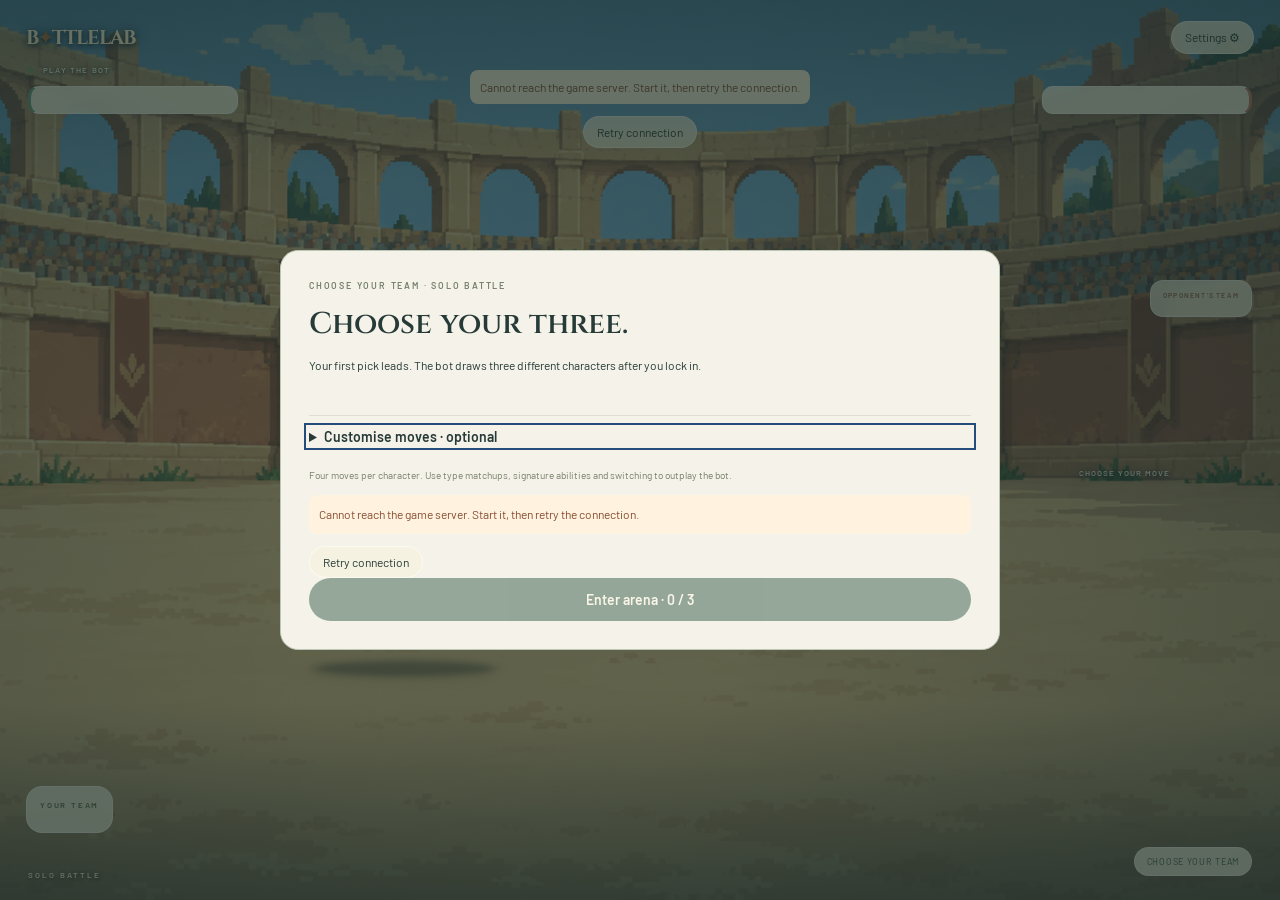
==== frontend/battle.html @ aef47da7 "feat(ui): add battle results, settings and readable guide" ====
<!doctype html>
<html lang="en">
<head>
  <meta charset="utf-8">
  <meta name="viewport" content="width=device-width, initial-scale=1">
  <title>BattleLab · Play the bot</title>
  <link rel="stylesheet" href="style.css?v=8">
  <script src="script.js?v=8" defer></script>
<link rel="stylesheet" href="polish.css?v=1"></head>
<body>
  <main class="shell">
    <header class="topbar"><a class="brand" href="./index.html">B<span class="brand-star">✦</span>TTLELAB</a><div class="location"><strong id="arena-name">BATTLE ARENA</strong> <span>Friendly battle</span></div><button id="restart" class="quiet">Settings ⚙</button></header>
    <div class="demo-note"><span class="dot"></span> PLAY THE BOT <span>Ten characters · four moves each</span></div>
    <section class="arena" aria-label="Colosseum battlefield">
      <div class="fighter-hud left" id="hud-0"></div><div class="fighter-hud right" id="hud-1"></div>
      <div class="turn-badge" id="turn" role="status"></div>
      <aside class="enemy-team" aria-label="Opponent team"><p class="eyebrow">OPPONENT’S TEAM</p><div id="enemy-roster" class="roster"></div></aside>
      <div class="fighter left" id="fighter-0"></div><div class="fighter right" id="fighter-1"></div>
      <div class="arena-caption" id="battle-arena-caption">SOLO BATTLE</div>
    </section>
    <section class="console" aria-label="Battle controls">
      <div class="team-panel"><p class="eyebrow" id="team-label">YOUR TEAM</p><div id="roster" class="roster"></div><p class="team-hint">Select a reserve to switch.</p></div>
      <div class="actions-panel"><div class="section-title"><p class="eyebrow" id="action-label">CHOOSE YOUR MOVE</p><span id="turn-count"></span></div><div id="moves" class="moves"></div></div>
      <aside class="detail-panel" aria-label="Move details"><div id="details"></div></aside>
    </section>
    <div class="history"><span class="eyebrow">BATTLE LOG</span><ol id="log" aria-live="polite" aria-relevant="additions"></ol></div>
    <footer><span>MAGIC <b>›</b> PHYSICAL <b>›</b> SPIRIT <b>›</b> MAGIC</span><span>Hover or focus a move to inspect</span></footer>
    <div class="connection-notice"><p data-error role="alert" hidden></p><button id="retry" class="quiet" hidden>Retry connection</button></div>
  </main>
  <dialog id="switch-dialog"><form method="dialog"><button class="close" aria-label="Close">×</button></form><p class="eyebrow" id="switch-label">CHANGE THE MATCHUP</p><h2 id="switch-title">Choose your next character</h2><p id="switch-description"></p><div id="switch-options"></div></dialog>
  <dialog id="team-dialog" aria-labelledby="team-title">
    <button id="team-cancel" class="close" aria-label="Return to battle" hidden>×</button>
    <p class="eyebrow">CHOOSE YOUR TEAM · SOLO BATTLE</p>
    <h2 id="team-title">Choose your three.</h2>
    <p>Your first pick leads. The bot draws three different characters after you lock in.</p>
    <div id="team-options" class="team-options"></div><details id="custom-builds"><summary>Customise moves · optional</summary><p>Default builds are ready to play. Keep both signatures and choose two other moves.</p><div id="loadout-options"></div></details>
    <p class="prototype-note">Four moves per character. Use type matchups, signature abilities and switching to outplay the bot.</p>
    <p data-error role="alert" hidden></p>
    <button id="team-retry" class="quiet" hidden>Retry connection</button>
    <button id="start-battle" class="start-battle" disabled>Enter arena · 0 / 3</button>
  </dialog>
<dialog id="result-dialog" aria-labelledby="result-title"><div class="result-emblem" aria-hidden="true">✦</div><p class="eyebrow">BATTLE COMPLETE</p><h1 id="result-title"></h1><p id="result-copy"></p><p class="eyebrow">WINNING TEAM</p><p id="result-team"></p><button id="result-replay" class="start-battle">Play again</button><a href="index.html">Return home</a></dialog>
<dialog id="settings-dialog" aria-labelledby="settings-title"><form method="dialog"><button class="close" aria-label="Close settings">×</button></form><h2 id="settings-title">Battle settings</h2><div class="settings-tabs" role="tablist" aria-label="Settings"><button id="music-tab" role="tab" aria-selected="true" aria-controls="music-panel">Music</button><button id="interface-tab" role="tab" aria-selected="false" aria-controls="interface-panel">Interface</button><button id="guide-tab" role="tab" aria-selected="false" aria-controls="guide-panel">Stats &amp; Types</button></div><section id="music-panel" role="tabpanel" aria-labelledby="music-tab"><p>Music for your battle.</p><button id="battle-music-toggle">Play music</button><label for="battle-volume">Volume</label><input id="battle-volume" type="range" min="0" max="100" value="25"><p id="music-status" role="status"></p></section><section id="interface-panel" role="tabpanel" aria-labelledby="interface-tab" hidden><p>Choose how your battle looks and feels.</p><label><input id="reduce-motion" type="checkbox"> Reduced motion</label><small>Keep combat feedback, with less movement and flashing.</small><label><input id="show-log" type="checkbox" checked> Show battle log</label><small>Show the latest action at the bottom of the arena.</small><label><input id="show-tooltips" type="checkbox" checked> Show move tooltips</label><small>Display move details when hovering or focusing a move.</small><button id="reset-interface">Reset interface preferences</button></section><section id="guide-panel" role="tabpanel" aria-labelledby="guide-tab" hidden><iframe src="guide.html?embedded=1" title="Stats and type guide"></iframe></section><div class="settings-battles"><button id="restart-match">Restart battle</button><button id="new-match">New battle</button><small>Restart keeps your team and moves and draws a fresh opponent. New battle clears your selections.</small></div></dialog><audio id="battle-music" src="assets/homepage/audio/embers-before-battle.m4a" loop preload="none"></audio><script src="battle-settings.js" defer></script>
</body>
</html>
---- frontend/style.css ----
@font-face{font-family:'Barlow';src:url('assets/homepage/fonts/Barlow-Regular.ttf') format('truetype');font-weight:400;font-display:swap}
@font-face{font-family:'Barlow';src:url('assets/homepage/fonts/Barlow-SemiBold.ttf') format('truetype');font-weight:500 700;font-display:swap}
@font-face{font-family:'Cinzel';src:url('assets/homepage/fonts/Cinzel-Variable.ttf') format('truetype');font-weight:400 900;font-display:swap}
:root{color-scheme:light;--ink:#263a37;--muted:#6e7a70;--paper:#f5f3e9;--line:#dedfd2;--teal:#315e54;--magic:#6a64a2;--physical:#9c633b;--spirit:#3c827c}
*{box-sizing:border-box}body{margin:0;background:#e8eadf;color:var(--ink);font-family:'Barlow',sans-serif;font-size:14px}button,a{-webkit-tap-highlight-color:transparent}button{font:inherit;color:inherit;cursor:pointer}button:focus-visible,a:focus-visible{outline:3px solid #d49d43;outline-offset:4px}button:disabled{cursor:not-allowed}button{transition:background .15s,transform .15s}button:hover:not(:disabled){transform:translateY(-1px)}.shell{max-width:1320px;margin:auto;padding:0 34px 24px}.topbar{height:86px;display:flex;align-items:center;justify-content:space-between;gap:20px}.brand{font:700 25px 'Cinzel',sans-serif;letter-spacing:-1px;text-decoration:none;color:var(--ink)}.brand-star{color:#a56a3c;font-size:22px}.location{font-size:11px;letter-spacing:2px;font-weight:700;text-align:center}.location span{display:block;font-weight:400;letter-spacing:0;font-size:12px;color:var(--muted);margin-top:5px}.quiet{background:transparent;border:1px solid #c7cebf;border-radius:22px;padding:9px 15px;font-size:12px}.demo-note{display:flex;align-items:center;gap:9px;margin-bottom:12px;font-size:10px;letter-spacing:1.3px;font-weight:700;color:#566e5a}.demo-note>span:last-child{margin-left:auto;font-size:11px;letter-spacing:0;font-weight:400;color:var(--muted)}.dot{width:6px;height:6px;border-radius:100%;background:#71936c}
.arena{height:440px;position:relative;border:1px solid #bac4b2;border-radius:16px 16px 0 0;overflow:hidden;background:#d8c394 url('assets/colosseum.png') center 48%/cover no-repeat}.fighter-hud{position:absolute;top:28px;width:225px;background:#faf7e9f2;padding:15px 18px;border:1px solid #ffffffaa;border-radius:11px;box-shadow:0 3px 0 #433b3514;z-index:2}.fighter-hud.left{left:27px}.fighter-hud.right{right:27px}.hud-top{display:flex;justify-content:space-between;align-items:center;gap:12px}.hud-top strong{font:600 21px 'Cinzel',sans-serif}.type{font-size:9px;font-weight:700;letter-spacing:1px;color:var(--type);border:1px solid currentColor;padding:4px 6px;border-radius:5px}.health{height:7px;background:#dedfd1;border-radius:20px;margin-top:12px;overflow:hidden}.health span{display:block;height:100%;background:#548d72;transition:width .4s}.hp{font-size:10px;color:#687064;margin:5px 0 0;display:flex;justify-content:space-between}.opponent-roster{display:flex;gap:8px;margin-top:10px}.mini{font-size:10px;opacity:.65}.mini.active{opacity:1;font-weight:700}.mini.ko{text-decoration:line-through}.turn-badge{position:absolute;left:50%;top:26px;transform:translateX(-50%);background:#263b36;color:#faf6e9;padding:9px 18px;border-radius:30px;font-size:11px;box-shadow:0 3px 0 #0002;white-space:nowrap}.fighter{position:absolute;bottom:48px;width:170px;height:200px;display:grid;place-items:center;filter:drop-shadow(0 9px 0 #4a4b3524)}.fighter.left{left:18%}.fighter.right{right:18%;transform:scaleX(-1)}.sprite{width:100%;height:100%;image-rendering:pixelated;overflow:visible}.fighter .sprite{animation:idle 3s ease-in-out infinite}.fighter.right .sprite{animation-delay:-1.5s}.fighter.fainted{opacity:.3;filter:grayscale(1)}@keyframes idle{50%{transform:translateY(-5px)}}.arena-caption{position:absolute;bottom:16px;left:22px;font-size:9px;font-weight:700;letter-spacing:2px;color:#625f43}.arena-caption span{opacity:.6;margin-left:12px}
.console{display:grid;grid-template-columns:240px 1fr 275px;background:var(--paper);border:1px solid #cbd0c0;border-top:0;border-radius:0 0 16px 16px;min-height:222px}.team-panel,.actions-panel,.detail-panel{padding:24px}.actions-panel{border-left:1px solid var(--line);border-right:1px solid var(--line)}.eyebrow{font-size:9px;letter-spacing:1.8px;font-weight:700;margin:0 0 17px;color:#76806e}.roster{display:flex;gap:8px}.portrait{position:relative;width:58px;border:1px solid #d1d5c5;border-radius:9px;background:#e9eadf;padding:4px 3px 7px}.portrait .sprite{height:54px}.portrait.active{border:2px solid var(--teal);background:#dfe8d9;padding:3px 2px 6px}.portrait:disabled:not(.active){opacity:.35}.portrait small{font-size:8px;display:block;white-space:nowrap}.portrait .health{height:3px;margin:6px 3px 0}.team-hint{font-size:10px;color:var(--muted);margin:12px 0 0}.section-title{display:flex;justify-content:space-between;gap:8px}.section-title>span{font-size:10px;color:var(--muted)}.moves{display:flex;gap:8px;flex-wrap:wrap}.move{border:1px solid #bfcbbb;background:#e7eddf;border-radius:40px;padding:12px 16px;flex:1;white-space:nowrap;font-size:12px;font-weight:600}.move:hover,.move:focus-visible{background:#d3e2cb;border-color:#789774}.move.unavailable{background:#eeece5;color:#94988b;border-color:#dedfd4}.move-symbol{margin-right:7px;color:var(--type)}.detail-panel{background:#edf0e5;border-radius:0 0 16px 0}.detail-panel h3{font:600 20px 'Cinzel',sans-serif;margin:0 0 10px}.detail-panel p{font-size:12px;line-height:1.6;margin:9px 0;color:#677360}.detail-kicker{font-size:9px;text-transform:uppercase;letter-spacing:1px;color:var(--type);font-weight:700}.damage{font:600 24px 'Cinzel',sans-serif;margin-top:10px}.damage small{font:400 10px 'Barlow',sans-serif;color:var(--muted);margin-left:8px}.requirement{font-size:10px;color:#966745;margin-top:7px}.history{display:flex;gap:22px;padding:20px 4px 6px;align-items:baseline}.history>.eyebrow{white-space:nowrap}.history ol{margin:0;padding:0;list-style:none;font-size:12px;color:#5f6c5d;max-height:66px;overflow:auto;flex:1}.history li{padding:0 0 8px}.history li:last-child{color:#2d4a3b}footer{display:flex;justify-content:space-between;gap:12px;border-top:1px solid #d4dacb;margin-top:10px;padding-top:15px;color:#7d8875;font-size:9px;letter-spacing:.3px}footer b{margin:0 8px;color:#a0ad91}dialog{border:1px solid #bbc7b4;border-radius:18px;background:var(--paper);color:var(--ink);padding:30px;max-width:470px;width:calc(100% - 32px)}dialog::backdrop{background:#162b25a6}dialog h2{font:600 23px 'Cinzel',sans-serif}dialog p{font-size:12px;line-height:1.6}dialog .close{position:absolute;right:15px;top:10px;background:none;border:0;font-size:25px}#switch-options{display:grid;gap:9px;margin-top:20px}.reserve{padding:14px;border:1px solid #c3cebb;border-radius:12px;background:#e8edde;text-align:left;display:flex;justify-content:space-between}.reserve small{color:var(--muted)}
@media(min-width:1400px){.shell{padding-top:15px}.arena{height:490px}}@media(max-width:1000px){.console{grid-template-columns:210px 1fr}.detail-panel{grid-column:1/-1;border-top:1px solid var(--line);border-radius:0 0 16px 16px;min-height:145px}.actions-panel{border-right:0}.detail-panel p{margin:5px 0}.fighter-hud{width:195px}.fighter{width:145px}.fighter.left{left:15%}.fighter.right{right:15%}}@media(max-width:620px){.shell{padding:0 12px 18px}.topbar{height:70px}.brand{font-size:21px}.location{display:none}.demo-note>span:last-child{max-width:165px;text-align:right}.arena{height:365px}.fighter-hud{top:52px;width:43%;padding:10px}.fighter-hud.left{left:10px}.fighter-hud.right{right:10px}.hud-top strong{font-size:17px}.type{font-size:7px;padding:3px}.turn-badge{top:12px}.mini{font-size:8px}.opponent-roster{gap:5px}.fighter{height:150px;width:120px;bottom:25px}.fighter.left{left:8%}.fighter.right{right:8%}.console{grid-template-columns:1fr}.team-panel{padding:15px 18px;border-bottom:1px solid var(--line)}.team-panel .eyebrow{margin-bottom:10px}.roster{float:left;margin-right:15px}.portrait{width:55px}.portrait .sprite{height:37px}.team-hint{padding-top:18px}.team-panel:after{content:'';display:block;clear:both}.actions-panel{border-left:0;padding:18px}.detail-panel{padding:18px}.move{padding:12px 10px;font-size:11px}.move-symbol{margin-right:3px}.history{gap:10px}footer{flex-direction:column;line-height:1.7}.arena-caption{font-size:8px;bottom:10px}.arena-caption span{display:none}}@media(prefers-reduced-motion:reduce){*,*::before,*::after{animation:none!important;transition:none!important}}

/* Immersive arena layout: every control floats over the battlefield. */
html,body{width:100%;height:100%;overflow:hidden;background:#cdb582}
.shell{position:relative;width:100%;height:100dvh;max-width:none;padding:0;isolation:isolate;overflow:hidden}
.arena{position:absolute;inset:0;height:100%;border:0;border-radius:0;background-position:center;background-size:cover;z-index:-1}
.arena:after{content:'';position:absolute;inset:0;pointer-events:none;background:linear-gradient(180deg,#24342e20,transparent 22%,transparent 70%,#283b3035)}
.topbar{position:absolute;inset:18px 26px auto;height:38px;z-index:3;gap:10px}.brand{font-size:20px;text-shadow:0 1px 4px #fff7}.brand-star{font-size:18px}.location{display:none}.quiet{background:#f7f2dfc9;border-color:#fff8;backdrop-filter:blur(8px);padding:8px 13px}
.demo-note{position:absolute;left:28px;top:65px;font-size:8px;letter-spacing:1.2px;color:#394e3d}.demo-note>span:last-child{display:none}
.fighter-hud{top:104px;width:210px;background:#faf5e4dc;backdrop-filter:blur(6px);border-color:#fff7;box-shadow:0 3px 10px #32362c0c;padding:13px 16px}.fighter-hud.left{left:28px}.fighter-hud.right{right:28px}.hud-top strong{font-size:20px}.turn-badge{top:24px;font-size:10px;padding:9px 14px;z-index:4;background:#344c40ed}
.fighter{bottom:24%;height:200px;width:170px;z-index:1}.fighter.left{left:19%}.fighter.right{right:33%}.arena-caption{left:28px;bottom:20px;z-index:1;font-size:8px;color:#f9f0d6;text-shadow:0 1px 3px #302d27}
.console{display:contents}.team-panel{position:absolute;left:26px;bottom:67px;padding:13px;background:#f7f2e0d9;border:1px solid #ffffff85;border-radius:16px;backdrop-filter:blur(8px);z-index:3}.team-panel .eyebrow{font-size:8px;margin-bottom:9px;color:#53644b}.roster{float:none;margin:0;gap:8px}.portrait{width:55px;background:#f4f0df8c}.portrait .sprite{height:45px}.team-hint{display:none}
.actions-panel{position:absolute;right:28px;top:48%;transform:translateY(-15%);width:185px;padding:0;border:0;z-index:5}.section-title{align-items:center;padding:0 12px;margin-bottom:10px}.section-title .eyebrow{font-size:8px;letter-spacing:1px;color:#3b4e3d;margin:0;text-shadow:0 1px 3px #fff9}.section-title>span{font-size:8px;color:#536449}.moves{display:flex;flex-direction:column;gap:11px}.move{width:100%;text-align:left;min-height:49px;flex:none;padding:13px 19px;border-radius:40px;background:#fbf6e5ed;border:1px solid #fff8;box-shadow:0 3px 8px #3f402416;backdrop-filter:blur(6px);font-size:13px;letter-spacing:.1px}.move:hover,.move:focus-visible{background:#fffff0;border-color:#8d9b7c;transform:translateX(-3px)}.move.unavailable{background:#e4dececc;color:#827f70;border-color:#ffffff50}.move-symbol{display:inline-block;width:18px;font-size:17px;vertical-align:middle;margin-right:8px}
.detail-panel{display:none;position:fixed;width:174px;height:174px;padding:23px;border-radius:50%;background:#faf7e9f2;border:1px solid #fff9;box-shadow:0 4px 20px #293c2b12;backdrop-filter:blur(8px);z-index:6;text-align:center;pointer-events:auto;align-items:center;justify-content:center}.detail-panel.is-visible{display:flex}.detail-panel h3{font-size:15px;line-height:1.1;margin:5px 0}.detail-panel p{font-size:10px;line-height:1.35;margin:5px 0;color:#596750}.detail-kicker{font-size:7px;letter-spacing:.5px}.damage{font-size:22px;line-height:1.1;margin-top:6px}.damage small{display:block;margin:3px 0 0;font-size:8px}.requirement{font-size:8px;margin-top:4px;color:#835b36}.detail-panel #details{width:100%}
.history{position:absolute;left:260px;right:250px;bottom:32px;padding:0;display:block;pointer-events:none;text-align:center}.history>.eyebrow{display:none}.history ol{max-height:38px;font-size:11px;overflow:hidden;color:#f9f2e4;text-shadow:0 1px 3px #332f26}.history li{display:none;padding:0;line-height:1.5}.history li:last-child{display:block;color:#fff9e9}footer{display:none}
@media(min-width:1400px){.shell{padding:0}.arena{height:100%}.fighter{height:230px;width:195px}.actions-panel{right:48px;width:210px}.fighter-hud.right{right:48px}}
@media(max-width:700px){.topbar{inset:14px 16px auto}.brand{font-size:17px}.brand-star{font-size:15px}.quiet{font-size:10px;padding:7px 10px}.turn-badge{top:65px;padding:7px 12px;font-size:9px}.demo-note{left:17px;top:58px;font-size:7px}.fighter-hud{top:110px;width:41%;padding:10px}.fighter-hud.left{left:16px}.fighter-hud.right{right:16px}.hud-top strong{font-size:17px}.type{font-size:7px}.hp{font-size:8px}.mini{font-size:8px}.fighter{height:145px;width:120px;bottom:39%}.fighter.left{left:8%}.fighter.right{right:15%}.actions-panel{right:16px;top:auto;bottom:58px;transform:none;width:160px}.move{min-height:43px;padding:10px 15px;font-size:12px}.moves{gap:8px}.team-panel{left:16px;bottom:65px;padding:10px;max-width:calc(100% - 204px)}.team-panel .eyebrow{font-size:7px;letter-spacing:.4px}.roster{gap:4px;flex-wrap:wrap}.portrait{width:43px}.portrait .sprite{height:36px}.portrait small{font-size:7px}.history{left:20px;right:20px;bottom:16px}.arena-caption{display:none}.detail-panel{width:156px;height:156px;padding:19px}.detail-panel h3{font-size:14px}.detail-panel p{font-size:9px}.damage{font-size:19px}}
@media(max-height:540px) and (min-width:701px){.fighter-hud{top:75px}.fighter{height:150px;bottom:21%}.actions-panel{top:42%;width:170px}.moves{gap:6px}.move{min-height:38px;padding:8px 15px}.team-panel{bottom:40px}.history{bottom:17px}.arena-caption{display:none}}

/* Depth staging keeps fighters clear of the right action rail and lower roster. */
.fighter.left{left:17%;right:auto;bottom:31%;width:180px;height:210px}
.fighter.right{left:46%;right:auto;bottom:48%;width:125px;height:145px}
@media(min-width:1100px){.fighter.left{left:23%;bottom:25%;width:220px;height:255px}.fighter.right{left:57%;bottom:44%;width:150px;height:175px}}
@media(max-width:700px){.fighter.left{left:8%;bottom:34%;width:145px;height:170px}.fighter.right{left:55%;bottom:54%;width:95px;height:115px}.team-panel{bottom:65px}}
@media(max-height:540px) and (min-width:701px){.fighter.left{left:26%;bottom:16%;width:135px;height:155px}.fighter.right{left:51%;bottom:39%;width:100px;height:115px}}

/* Side identity and compact, secondary battle controls. */
.side-label{display:flex;justify-content:space-between;font-size:9px;letter-spacing:1.4px;font-weight:700;color:#477c67;margin-bottom:9px}.side-label span{font-size:8px;letter-spacing:.5px;color:#7a8071;font-weight:400}.fighter-hud.right .side-label{color:#a45d50}.fighter-hud.right .health span,.enemy-portrait .health span{background:#b87262}.fighter-hud.left{border-left:3px solid #669881}.fighter-hud.right{border-right:3px solid #b87262}.fighter-hud{top:86px}.enemy-team{position:absolute;right:28px;top:215px;z-index:3;background:#f7f2e0c9;padding:10px 12px;border:1px solid #fff7;border-radius:13px;backdrop-filter:blur(6px)}.enemy-team .eyebrow{font-size:7px;letter-spacing:1.2px;color:#935e50;margin-bottom:7px}.enemy-team .roster{gap:7px}.enemy-portrait{width:49px;text-align:center;border-color:#d8cbbd;background:#f4ebdc99;padding:3px 3px 6px}.enemy-portrait .sprite{height:34px}.enemy-portrait.active{border:1px solid #b87262;background:#eaddcddd;padding:3px 3px 6px}.enemy-portrait.knocked-out{opacity:.35;filter:grayscale(1)}.enemy-portrait small{font-size:7px}.enemy-portrait .health{margin-top:4px}.turn-badge{left:auto;right:28px;top:auto;bottom:24px;transform:none;font-size:9px;letter-spacing:.7px;padding:8px 12px;background:#f6f0dfdf;color:#435a45;box-shadow:none;border:1px solid #ffffff70;backdrop-filter:blur(6px)}.history{right:240px}
@media(min-width:1400px){.enemy-team{right:48px}.turn-badge{right:48px}}
@media(max-width:700px){.fighter-hud{top:95px}.side-label{font-size:8px;margin-bottom:7px}.side-label span{font-size:7px}.enemy-team{right:16px;top:211px;padding:8px}.enemy-team .roster{gap:4px}.enemy-portrait{width:40px}.enemy-portrait .sprite{height:28px}.enemy-portrait small{font-size:6px}.turn-badge{top:auto;bottom:16px;right:16px;font-size:8px;padding:7px 9px}.history{left:16px;right:165px;bottom:16px;text-align:left}.history ol{font-size:9px}.fighter.right{bottom:48%}}
@media(max-height:540px) and (min-width:701px){.fighter-hud{top:68px}.enemy-team{top:195px;right:210px}.enemy-team .eyebrow{display:none}.enemy-portrait .sprite{height:22px}.enemy-portrait{width:39px}.turn-badge{bottom:12px}.fighter.right{left:47%;bottom:37%}}
/* Reserve separate vertical space for the opponent roster and action pills. */
@media(min-width:701px) and (min-height:541px){.enemy-team{top:205px}.actions-panel{top:max(48%,320px);transform:none}.move{min-height:43px;padding-top:10px;padding-bottom:10px}.moves{gap:9px}}

/* Team selection shares the arena's restrained palette. */
#team-dialog{max-width:720px;max-height:90dvh;overflow:auto;padding:28px}
#team-dialog h2{margin:0 0 8px;font-size:30px}
#team-dialog>.eyebrow{margin-bottom:10px}
.team-options{display:grid;grid-template-columns:repeat(5,minmax(0,1fr));gap:9px;margin:20px 0}
.team-choice{position:relative;display:flex;flex-direction:column;align-items:center;gap:6px;padding:13px 6px;border:1px solid #cdd3c2;border-radius:12px;background:#edf0e5;min-width:0}
.team-choice .sprite{height:65px;width:65px}
.team-choice strong{font-size:12px}.team-choice small{font-size:9px;color:#62715e}
.team-choice.selected{border:2px solid #537e65;padding:12px 5px;background:#dde9d7}
.team-choice:disabled:not(.selected){opacity:.5}
.pick-number{position:absolute;top:6px;left:8px;font-size:10px;color:#56754e}
.start-battle{width:100%;padding:13px;border:0;border-radius:24px;background:#355c48;color:#fff8e9;font-weight:600}
.start-battle:disabled{opacity:.5}.prototype-note{color:#7a806e;font-size:10px!important}
.connection-notice{position:absolute;top:58px;left:50%;transform:translateX(-50%);z-index:10;max-width:380px;text-align:center}
[data-error]:not([hidden]){background:#fff2df;color:#874d32;border-radius:8px;padding:10px;font-size:12px}
.connection-notice:has([data-error][hidden]){pointer-events:none}
.move:disabled{opacity:.55}.portrait.knocked-out{opacity:.35;filter:grayscale(1)}
@media(max-width:620px){#team-dialog{padding:22px 16px}.team-options{grid-template-columns:repeat(2,minmax(0,1fr))}.team-choice .sprite{height:48px}.team-choice small{font-size:10px}}

/* Brief lunge and recoil make each attack readable in the arena. */
.fighter.attack-animation .sprite{animation:attack-lunge .42s ease-in-out both!important}
.fighter.hit-animation .sprite{animation:hit-recoil .42s ease-in-out both!important}
@keyframes attack-lunge{0%,100%{translate:0 0}45%{translate:34px -4px}65%{translate:24px 0}}
@keyframes hit-recoil{0%,100%{translate:0 0}25%{translate:12px 0;filter:brightness(1.8)}55%{translate:-7px 0}75%{translate:4px 0}}

.guard-state{margin-top:5px;color:#5570a2;font-size:9px;font-weight:700;letter-spacing:.5px}
.fighter.heal-animation .sprite{animation:heal-pulse .42s ease-in-out both!important}
.fighter.guard-animation .sprite{animation:guard-pulse .42s ease-in-out both!important}
@keyframes heal-pulse{50%{filter:brightness(1.7) drop-shadow(0 0 14px #91d6a3)}}
@keyframes guard-pulse{50%{filter:brightness(1.4) drop-shadow(0 0 14px #789bd4)}}
@media(prefers-reduced-motion:reduce){.fighter.attack-animation .sprite,.fighter.hit-animation .sprite,.fighter.heal-animation .sprite,.fighter.guard-animation .sprite{animation:none!important}}

/* Original transparent character artwork; keep silhouettes inside each slot. */
img.sprite{display:block;object-fit:contain;image-rendering:auto;object-position:center bottom}
.fighter img.sprite{max-width:100%;max-height:100%;transform-origin:center bottom}
@media(max-width:700px){.fighter.right{left:38%}}
.loadout{border:1px solid var(--line);border-radius:10px;margin:12px 0;padding:12px}
.loadout legend{font-weight:700}.loadout small{display:block;color:var(--muted);margin-bottom:8px}
.loadout>div{display:grid;grid-template-columns:repeat(2,minmax(0,1fr));gap:8px}
.loadout label{font-size:12px;display:flex;align-items:center;gap:6px}
.hp-change{position:absolute;top:0;left:50%;z-index:8;font-weight:700;font-size:28px;color:#fff;background:#963f37;border-radius:20px;padding:3px 10px;animation:hp-float .46s ease-out both;pointer-events:none;transform:scaleX(1)}
.fighter.right .hp-change{scale:-1 1}.hp-change.recovery{background:#367858}
.move-announcement{position:absolute;top:31%;left:50%;transform:translateX(-50%);z-index:8;padding:8px 16px;border-radius:24px;background:#f7f2e0ed;color:var(--ink);font-weight:700;pointer-events:none;white-space:nowrap}
@keyframes hp-float{from{opacity:1;translate:0 0}to{opacity:0;translate:0 -35px}}
@media(prefers-reduced-motion:reduce){.hp-change{animation:none}}

/* Effect labels stay beside HP; explanations open above the battle controls. */
.effect-indicators{position:relative;margin-top:8px;font-family:'Barlow',sans-serif}
.effect-indicators summary{display:flex;gap:4px;flex-wrap:wrap;max-height:56px;overflow:auto;cursor:pointer;list-style:none;padding:2px}
.effect-indicators summary::-webkit-details-marker{display:none}
.effect-indicators summary:focus-visible{outline:2px solid #254d79;outline-offset:3px;border-radius:5px}
.effect-badge{display:inline-flex;gap:5px;align-items:center;font-size:10px;line-height:1.3;padding:3px 6px;border:1px solid #687589;background:#e9eef5;color:#18365a;border-radius:5px}
.effect-badge b{border-left:1px solid #a8b4c4;padding-left:5px}
.effect-indicators summary:after{content:'⌄';color:#18365a;font-size:13px}
.hud-top strong{font-size:18px;line-height:1.15;overflow-wrap:anywhere;min-width:0}.hud-top .type{flex-shrink:0}
.fighter-hud:has(.effect-indicators[open]){z-index:9}
.effect-explanations{position:absolute;top:calc(100% + 8px);left:-8px;right:-8px;max-height:35dvh;overflow:auto;background:#f8f4e8;color:#18365a;border:1px solid #b9a477;border-radius:8px;padding:8px 12px;box-shadow:0 8px 25px #142c4b40}
.effect-explanations p{font-size:12px;line-height:1.45;margin:7px 0}
.effect-explanations strong,.effect-explanations em{display:block}.effect-explanations em{margin-top:4px;font-style:normal;color:#8c4528}
.move-warning{display:block;font-size:10px;color:#83361f;padding-left:26px;margin-top:3px}
.move.confused-move{border-color:#ae7050}
.detail-panel{width:min(280px,calc(100vw - 16px));height:auto;max-height:65dvh;overflow:auto;padding:18px;border-radius:12px;text-align:left;pointer-events:none}
.detail-panel h3{font-size:18px}.detail-panel p{font-size:12px;line-height:1.45}.damage small{display:inline;margin-left:6px;font-size:10px}.damage{font-size:24px}
.detail-panel .move-outcome{border-top:1px solid #d5ccba;padding-top:8px;color:#254d79}
.detail-panel .confusion-warning{color:#83361f;font-weight:600}
#custom-builds{padding:12px 0;border-top:1px solid var(--line)}
#custom-builds summary,.loadout summary{cursor:pointer;font-weight:600}
#custom-builds summary:focus-visible,.loadout summary:focus-visible{outline:2px solid #254d79;outline-offset:3px}
.loadout details{margin-bottom:10px}.loadout details small{margin-top:6px}
@media(min-width:701px) and (min-height:541px){.enemy-team{top:280px}.actions-panel{top:max(52%,390px)}}
@media(max-width:700px){.effect-badge{font-size:9px}.effect-indicators summary{max-height:44px}.enemy-team{top:270px}.detail-panel{padding:14px}}
@media(max-height:540px) and (min-width:701px){.effect-badge{font-size:9px}.effect-indicators summary{max-height:42px}.enemy-team{top:220px;right:210px}}

.topbar .brand{color:#fff1cf;text-shadow:0 2px 4px #142a45,0 0 12px #142a45}
.demo-note,.section-title .eyebrow,.section-title>span{color:#fff1cf;text-shadow:0 1px 3px #142a45,0 0 8px #142a45}
---- frontend/polish.css ----
.detail-panel{width:205px!important;max-height:180px;padding:14px!important;border-radius:14px;overflow:hidden}.detail-panel h3{font-size:16px}.detail-panel p{font-size:11px}.detail-panel .damage{font-size:22px}
.arena:before{content:'';position:absolute;inset:0;pointer-events:none;background:radial-gradient(ellipse at 40% 70%,transparent 20%,#07162855 100%);z-index:0}.fighter:before{content:'';position:absolute;bottom:-4%;left:8%;width:84%;height:13%;border-radius:50%;background:#08142260;filter:blur(6px);transform:scaleY(.5)}.fighter .sprite{position:relative;filter:drop-shadow(0 5px 8px #07162850)}.arena:after{background:linear-gradient(0deg,#07162880,transparent 22%,transparent 80%,#132b4440);transition:background .2s}.arena.impact-light:after{background:radial-gradient(ellipse at 50% 50%,#e9d4ff30,transparent 60%)}
.move-fx{position:absolute;z-index:3;pointer-events:none;width:44px;height:44px;color:hsl(var(--hue) 75% 75%);animation:fx-flight var(--duration) ease-in forwards}.move-fx i{position:absolute;inset:5px;border:2px solid currentColor;border-radius:50%;transform:rotate(calc(var(--i)*42deg)) scale(calc(.5 + var(--i)*.12));box-shadow:0 0 14px currentColor}.fx-slash i{border-radius:0;border-width:0 0 3px;transform:rotate(calc(var(--spin) + var(--i)*14deg));height:4px}.fx-spark i{border-radius:0;clip-path:polygon(40% 0,90% 0,55% 40%,100% 40%,15% 100%,40% 55%,0 55%);background:currentColor}.fx-spore i{inset:auto;width:12px;height:12px;background:currentColor;left:calc(var(--i)*5px);top:calc(var(--i)*3px)}.fx-heal,.fx-shield{animation:fx-aura var(--duration) ease-out forwards;color:#98edcc}.fx-shield i{border-radius:35% 35% 50% 50%}.fx-heal i{border-radius:0;clip-path:polygon(35% 0,65% 0,65% 35%,100% 35%,100% 65%,65% 65%,65% 100%,35% 100%,35% 65%,0 65%,0 35%,35% 35%);background:currentColor}
@keyframes fx-flight{0%{opacity:0;transform:scale(.4)}20%{opacity:1}80%{opacity:1}100%{opacity:0;transform:translate(var(--dx),var(--dy)) rotate(var(--spin)) scale(1.6)}}@keyframes fx-aura{0%{opacity:0;transform:scale(.3)}40%{opacity:1}100%{opacity:0;transform:translateY(-35px) scale(2)}}
#result-dialog{width:min(440px,calc(100vw - 32px));padding:36px;text-align:center;color:#fff1cf;background:linear-gradient(145deg,#193c60,#0c1f36);border:1px solid #d5ad65;border-radius:22px;box-shadow:0 20px 90px #0009}#result-dialog::backdrop{background:#06101dc0;backdrop-filter:blur(7px)}#result-dialog h1{font:48px Cinzel,serif;margin:10px 0;color:#f3d89c}#result-dialog p{line-height:1.6}#result-dialog a{display:block;margin-top:18px;color:#e5c88d}.result-emblem{font-size:44px;color:#e7c074}
.guide-page{margin:0;background:#f4efe4;color:#21354a;font:16px/1.7 Barlow,system-ui,sans-serif}.guide-page nav{display:flex;justify-content:space-between;padding:20px;max-width:960px;margin:auto}.guide-page a{color:#29516d}.guide-page main{max-width:900px;margin:20px auto;padding:28px}.guide-page h1,.guide-page h2,.guide-page h3{font-family:Cinzel,serif;line-height:1.3}.guide-page h1{font-size:36px}.guide-page h2{margin-top:48px;border-top:1px solid #cfc5ae;padding-top:25px}.table-wrap{overflow:auto;background:#fffaf0;border:1px solid #dfd4bd;border-radius:12px;margin:24px 0}.guide-page table{border-collapse:collapse;width:100%;font-size:14px}.guide-page th,.guide-page td{padding:12px;text-align:left;border-bottom:1px solid #e5dccb}.guide-page th{background:#193c60;color:#fff1cf}.guide-page tr:last-child td{border-bottom:0}
@media(prefers-reduced-motion:reduce){.move-fx{animation:none;opacity:.7}}

.guide-link{position:absolute;right:120px;top:0;text-decoration:none;color:#fff1cf;background:#193c60bb;border:1px solid #dfc38c66;border-radius:20px;padding:8px 12px;font-size:11px}

#settings-dialog{width:min(700px,calc(100vw - 24px));max-height:90dvh;overflow:auto;padding:24px;background:#f6f0e3;color:#21354a;border:1px solid #d6b574;border-radius:20px}#settings-dialog::backdrop{background:#071528aa;backdrop-filter:blur(5px)}.settings-tabs{display:flex;gap:8px;margin:16px 0}.settings-tabs button,#music-panel button,.settings-battles button{padding:10px 15px;border:1px solid #b7a47e;border-radius:12px;background:#fffaf0;color:#21354a;cursor:pointer}.settings-tabs [aria-selected=true]{background:#193c60;color:#ffe4af}#music-panel label{display:block;margin-top:18px}#guide-panel iframe{width:100%;height:50dvh;border:0;border-radius:10px}.settings-battles{display:flex;flex-wrap:wrap;gap:10px;border-top:1px solid #d6c8ac;margin-top:20px;padding-top:16px}.settings-battles small{flex-basis:100%;line-height:1.5}#settings-dialog [hidden]{display:none}

.embedded-guide nav{display:none}.embedded-guide main{margin:0;padding:18px}.embedded-guide h1{font-size:23px}.embedded-guide h2{font-size:19px}.embedded-guide{font-size:14px}.settings-tabs{flex-wrap:wrap}#interface-panel label{display:flex;align-items:center;gap:10px;padding:14px 0 3px;font-weight:600}#interface-panel small{display:block;color:#58697b;margin-left:24px}#reset-interface{margin-top:22px;background:none;border:0;text-decoration:underline;cursor:pointer;color:#254d79}.hide-log .history{display:none}.hide-tooltips .detail-panel{display:none!important}.reduce-motion *,.reduce-motion *::before,.reduce-motion *::after{animation:none!important;transition:none!important}.reduce-motion .move-fx{display:none}

/* The embedded reference is a solid reading surface, not an arena overlay. */
body.embedded-guide{background:#f4efe4!important;color:#182b3f!important;opacity:1!important}
.embedded-guide main,.embedded-guide p,.embedded-guide strong,.embedded-guide h1,.embedded-guide h2,.embedded-guide h3,.embedded-guide td{color:#182b3f!important;opacity:1!important;text-shadow:none!important}
.embedded-guide .table-wrap{background:#fffaf0!important;opacity:1!important}
.embedded-guide th{background:#193c60!important;color:#fff4d9!important;opacity:1!important}
#guide-panel,#guide-panel iframe{background:#f4efe4!important;opacity:1!important}
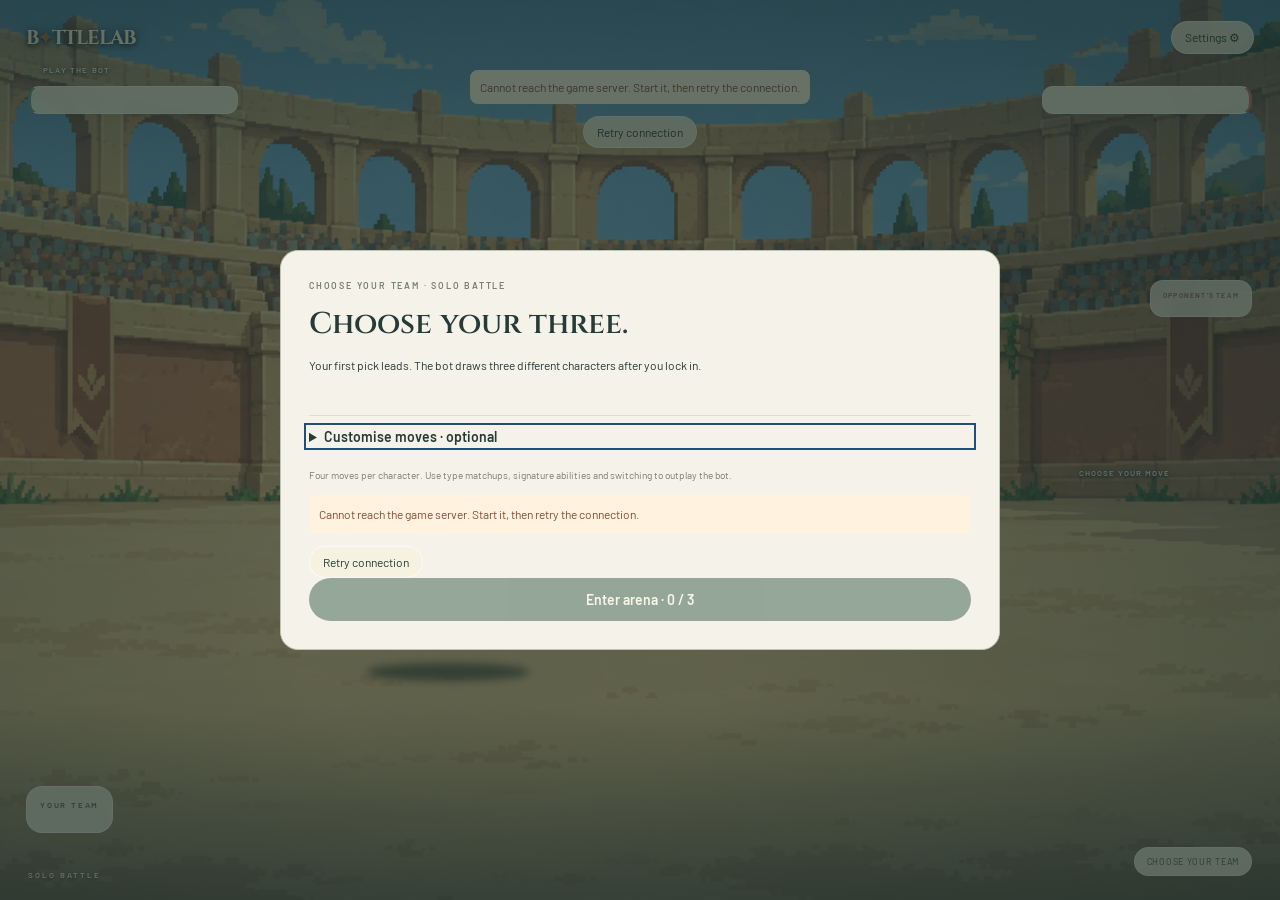
==== commit 648d8420: "style(frontend): bring battle fighters closer and improve scale" ====
--- a/frontend/battle.html
+++ b/frontend/battle.html
@@ -6,7 +6,7 @@
   <title>BattleLab · Play the bot</title>
   <link rel="stylesheet" href="style.css?v=8">
   <script src="script.js?v=8" defer></script>
-<link rel="stylesheet" href="polish.css?v=1"></head>
+<link rel="stylesheet" href="polish.css?v=2"></head>
 <body>
   <main class="shell">
     <header class="topbar"><a class="brand" href="./index.html">B<span class="brand-star">✦</span>TTLELAB</a><div class="location"><strong id="arena-name">BATTLE ARENA</strong> <span>Friendly battle</span></div><button id="restart" class="quiet">Settings ⚙</button></header>
--- a/frontend/polish.css
+++ b/frontend/polish.css
@@ -1,6 +1,55 @@
 
 .detail-panel{width:205px!important;max-height:180px;padding:14px!important;border-radius:14px;overflow:hidden}.detail-panel h3{font-size:16px}.detail-panel p{font-size:11px}.detail-panel .damage{font-size:22px}
-.arena:before{content:'';position:absolute;inset:0;pointer-events:none;background:radial-gradient(ellipse at 40% 70%,transparent 20%,#07162855 100%);z-index:0}.fighter:before{content:'';position:absolute;bottom:-4%;left:8%;width:84%;height:13%;border-radius:50%;background:#08142260;filter:blur(6px);transform:scaleY(.5)}.fighter .sprite{position:relative;filter:drop-shadow(0 5px 8px #07162850)}.arena:after{background:linear-gradient(0deg,#07162880,transparent 22%,transparent 80%,#132b4440);transition:background .2s}.arena.impact-light:after{background:radial-gradient(ellipse at 50% 50%,#e9d4ff30,transparent 60%)}
+.arena:before{content:'';position:absolute;inset:0;pointer-events:none;background:radial-gradient(ellipse at 40% 70%,transparent 20%,#07162855 100%);z-index:0}.arena:after{background:linear-gradient(0deg,#07162880,transparent 22%,transparent 80%,#132b4440);transition:background .2s}.arena.impact-light:after{background:radial-gradient(ellipse at 50% 50%,#e9d4ff30,transparent 60%)}
+
+/* The eight arena images share a 1672:941 frame. Crop 8% toward the horizon. */
+.arena{background-size:max(108vw,191.9dvh) auto;background-position:center 25%}
+.fighter.left,.fighter.right{
+  --fighter-size:263px;
+  --body-scale:1;
+  --body-ratio:.94;
+  --sprite-lift:0%;
+  --shadow-width:60%;
+  --shadow-opacity:.55;
+  width:calc(var(--fighter-size) * var(--body-scale) * var(--body-ratio));
+  height:calc(var(--fighter-size) * var(--body-scale));
+  translate:-50% 0;
+  filter:none;
+}
+.fighter.left{left:35%;right:auto;bottom:25%}
+.fighter.right{--fighter-size:190px;left:60%;right:auto;bottom:35%}
+.fighter:before{
+  content:'';position:absolute;bottom:-2%;left:calc((100% - var(--shadow-width)) / 2);
+  width:var(--shadow-width);height:6%;border-radius:50%;background:#081422;
+  opacity:var(--shadow-opacity);filter:blur(4px);transform:none;
+}
+.fighter .sprite{position:relative;bottom:var(--sprite-lift);animation:none;filter:drop-shadow(0 3px 4px #07162830)}
+.fighter.fainted{filter:grayscale(1)}
+/* Match the artwork's body shape and compensate for transparent foot padding. */
+.fighter:has(.sprite[alt="Mage"]){--body-ratio:.96;--sprite-lift:-1.4%}
+.fighter:has(.sprite[alt="Sporestag"]){--body-scale:.7;--body-ratio:1.5;--shadow-width:88%}
+.fighter:has(.sprite[alt="Glowmire"]){--body-scale:.85;--body-ratio:.83;--sprite-lift:8%;--shadow-width:50%;--shadow-opacity:.3}
+.fighter:has(.sprite[alt="Bramblebelly"]){--body-ratio:.98;--sprite-lift:-2.3%;--shadow-width:70%}
+.fighter:has(.sprite[alt="Veyne"]){--body-ratio:.92;--sprite-lift:-.8%}
+.fighter:has(.sprite[alt="Coil"]){--sprite-lift:-1.2%}
+.fighter:has(.sprite[alt="Bastion"]){--body-ratio:.95}
+.fighter:has(.sprite[alt="Vesperfang"]){--body-scale:.7;--body-ratio:1.5;--shadow-width:75%}
+.fighter:has(.sprite[alt="Hushwing"]){--body-scale:.7;--body-ratio:1.5;--sprite-lift:9%;--shadow-width:75%;--shadow-opacity:.3}
+.fighter:has(.sprite[alt="Riftclaw"]){--body-scale:.7;--body-ratio:1.5;--sprite-lift:-5%;--shadow-width:80%}
+.fighter:has(.sprite[alt="Glowmire"]) .sprite,.fighter:has(.sprite[alt="Hushwing"]) .sprite{animation:idle 3s ease-in-out infinite}
+@media(min-width:1100px){
+  .fighter.left{--fighter-size:clamp(280px,32dvh,340px)}
+  .fighter.right{--fighter-size:clamp(219px,24dvh,255px)}
+}
+@media(max-width:700px){
+  .fighter.left{--fighter-size:212px;left:30%;bottom:30%}
+  .fighter.right{--fighter-size:144px;left:75%;bottom:40%}
+}
+@media(max-height:540px) and (min-width:701px){
+  .arena{background-position:center 80%}
+  .fighter.left{--fighter-size:194px;left:40%;bottom:22%}
+  .fighter.right{--fighter-size:144px;left:60%;bottom:46%}
+}
 .move-fx{position:absolute;z-index:3;pointer-events:none;width:44px;height:44px;color:hsl(var(--hue) 75% 75%);animation:fx-flight var(--duration) ease-in forwards}.move-fx i{position:absolute;inset:5px;border:2px solid currentColor;border-radius:50%;transform:rotate(calc(var(--i)*42deg)) scale(calc(.5 + var(--i)*.12));box-shadow:0 0 14px currentColor}.fx-slash i{border-radius:0;border-width:0 0 3px;transform:rotate(calc(var(--spin) + var(--i)*14deg));height:4px}.fx-spark i{border-radius:0;clip-path:polygon(40% 0,90% 0,55% 40%,100% 40%,15% 100%,40% 55%,0 55%);background:currentColor}.fx-spore i{inset:auto;width:12px;height:12px;background:currentColor;left:calc(var(--i)*5px);top:calc(var(--i)*3px)}.fx-heal,.fx-shield{animation:fx-aura var(--duration) ease-out forwards;color:#98edcc}.fx-shield i{border-radius:35% 35% 50% 50%}.fx-heal i{border-radius:0;clip-path:polygon(35% 0,65% 0,65% 35%,100% 35%,100% 65%,65% 65%,65% 100%,35% 100%,35% 65%,0 65%,0 35%,35% 35%);background:currentColor}
 @keyframes fx-flight{0%{opacity:0;transform:scale(.4)}20%{opacity:1}80%{opacity:1}100%{opacity:0;transform:translate(var(--dx),var(--dy)) rotate(var(--spin)) scale(1.6)}}@keyframes fx-aura{0%{opacity:0;transform:scale(.3)}40%{opacity:1}100%{opacity:0;transform:translateY(-35px) scale(2)}}
 #result-dialog{width:min(440px,calc(100vw - 32px));padding:36px;text-align:center;color:#fff1cf;background:linear-gradient(145deg,#193c60,#0c1f36);border:1px solid #d5ad65;border-radius:22px;box-shadow:0 20px 90px #0009}#result-dialog::backdrop{background:#06101dc0;backdrop-filter:blur(7px)}#result-dialog h1{font:48px Cinzel,serif;margin:10px 0;color:#f3d89c}#result-dialog p{line-height:1.6}#result-dialog a{display:block;margin-top:18px;color:#e5c88d}.result-emblem{font-size:44px;color:#e7c074}
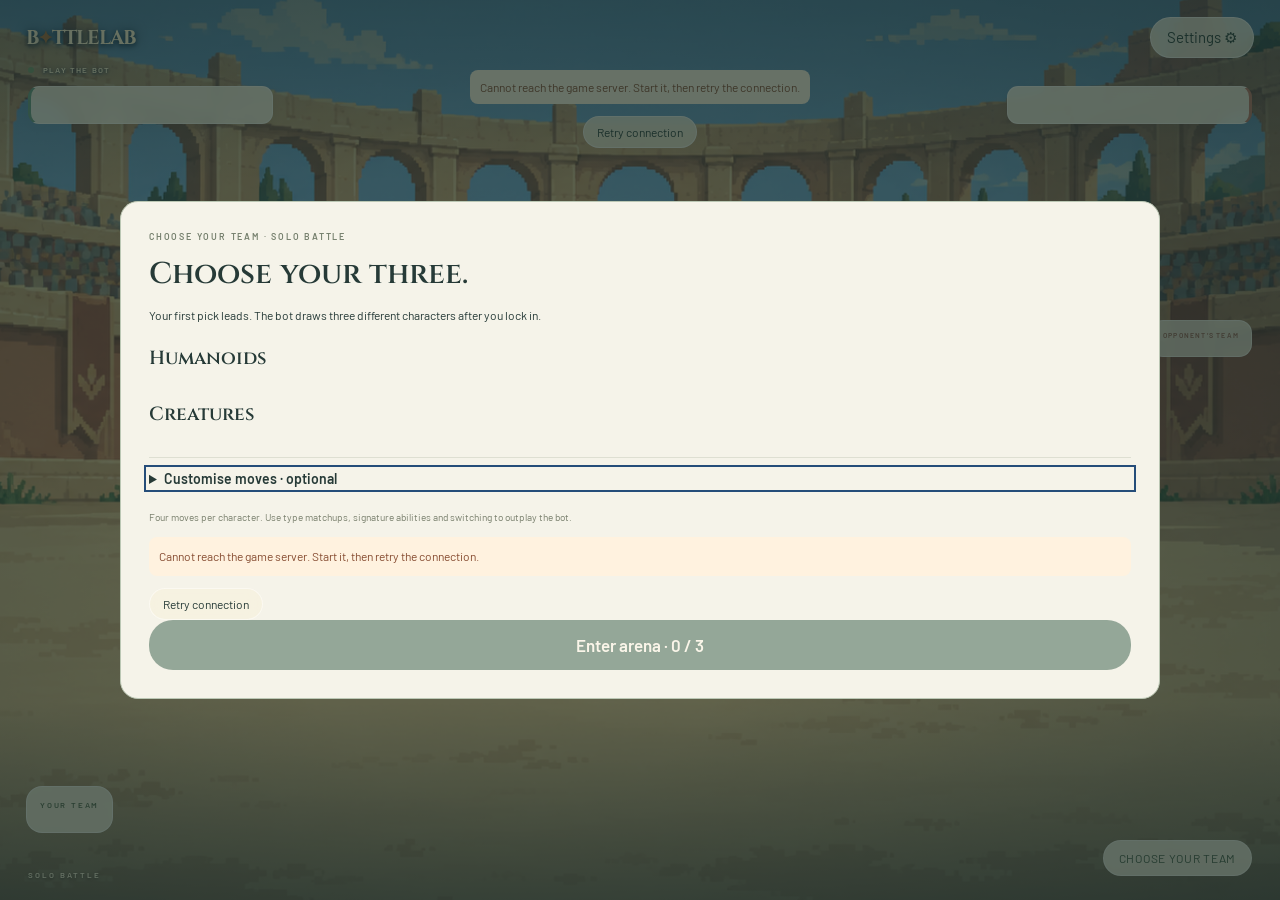
==== commit ba7db35c: "style(frontend): enlarge battle controls and group team selection" ====
--- a/frontend/battle.html
+++ b/frontend/battle.html
@@ -5,8 +5,8 @@
   <meta name="viewport" content="width=device-width, initial-scale=1">
   <title>BattleLab · Play the bot</title>
   <link rel="stylesheet" href="style.css?v=8">
-  <script src="script.js?v=8" defer></script>
-<link rel="stylesheet" href="polish.css?v=2"></head>
+  <script src="script.js?v=9" defer></script>
+<link rel="stylesheet" href="polish.css?v=3"></head>
 <body>
   <main class="shell">
     <header class="topbar"><a class="brand" href="./index.html">B<span class="brand-star">✦</span>TTLELAB</a><div class="location"><strong id="arena-name">BATTLE ARENA</strong> <span>Friendly battle</span></div><button id="restart" class="quiet">Settings ⚙</button></header>
--- a/frontend/polish.css
+++ b/frontend/polish.css
@@ -33,7 +33,7 @@
 .fighter:has(.sprite[alt="Veyne"]){--body-ratio:.92;--sprite-lift:-.8%}
 .fighter:has(.sprite[alt="Coil"]){--sprite-lift:-1.2%}
 .fighter:has(.sprite[alt="Bastion"]){--body-ratio:.95}
-.fighter:has(.sprite[alt="Vesperfang"]){--body-scale:.7;--body-ratio:1.5;--shadow-width:75%}
+.fighter:has(.sprite[alt="Vesperfang"]){--body-scale:.9;--body-ratio:1.5;--shadow-width:75%}
 .fighter:has(.sprite[alt="Hushwing"]){--body-scale:.7;--body-ratio:1.5;--sprite-lift:9%;--shadow-width:75%;--shadow-opacity:.3}
 .fighter:has(.sprite[alt="Riftclaw"]){--body-scale:.7;--body-ratio:1.5;--sprite-lift:-5%;--shadow-width:80%}
 .fighter:has(.sprite[alt="Glowmire"]) .sprite,.fighter:has(.sprite[alt="Hushwing"]) .sprite{animation:idle 3s ease-in-out infinite}
@@ -68,3 +68,86 @@
 .embedded-guide .table-wrap{background:#fffaf0!important;opacity:1!important}
 .embedded-guide th{background:#193c60!important;color:#fff4d9!important;opacity:1!important}
 #guide-panel,#guide-panel iframe{background:#f4efe4!important;opacity:1!important}
+
+
+/* Larger readable controls, with compact two-column moves on short screens. */
+.fighter-hud{width:clamp(245px,19vw,320px);padding:18px 20px}
+.hud-top strong{font-size:clamp(22px,1.65vw,28px)}
+.hud-top .type{font-size:11px;padding:5px 7px}
+.side-label{font-size:11px}.side-label span{font-size:10px}
+.fighter-hud .health{height:10px;margin-top:15px}
+.fighter-hud .hp{font-size:14px;margin-top:7px}
+.effect-badge{font-size:12px}
+.actions-panel{width:clamp(245px,18vw,300px)}
+.section-title .eyebrow,.section-title>span{font-size:11px}
+.move{min-height:58px;font-size:18px;padding:14px 20px;white-space:normal;line-height:1.25}
+.move-warning{font-size:12px}.move-symbol{font-size:21px}
+.topbar .quiet{font-size:15px;padding:10px 16px}
+.reserve{font-size:16px}.reserve small{font-size:13px}
+.turn-badge{font-size:12px;padding:10px 15px}
+.history{right:340px}.history ol{font-size:13px}
+@media(min-width:701px) and (min-height:851px){
+  .enemy-team{top:320px}
+  .actions-panel{top:max(52%,430px)}
+}
+@media(min-width:701px) and (max-height:850px){
+  .fighter-hud{top:68px;width:240px;padding:13px 16px}
+  .hud-top strong{font-size:22px}
+  .fighter-hud .health{margin-top:10px}
+  .enemy-team{top:12px;left:45%;right:auto}
+  .enemy-team .eyebrow{display:none}
+  .actions-panel{top:auto;bottom:35px;width:316px;transform:none}
+  .moves{display:grid;grid-template-columns:repeat(2,minmax(0,1fr));gap:8px}
+  .move{min-height:50px;font-size:15px;padding:10px 12px}
+  .move-symbol{width:14px;font-size:17px;margin-right:4px}
+  .turn-badge{left:26px;right:auto;bottom:8px;font-size:10px;padding:6px 10px}
+  .history{right:370px;left:260px;bottom:15px}
+}
+@media(max-width:700px){
+  .fighter-hud{top:95px;width:44%;padding:12px}
+  .hud-top{gap:6px;flex-wrap:wrap}.hud-top strong{font-size:20px}
+  .hud-top .type{font-size:9px;padding:3px 5px}
+  .side-label{font-size:9px}.side-label span{font-size:8px}
+  .fighter-hud .hp{font-size:12px}.fighter-hud .health{height:9px;margin-top:10px}
+  .effect-badge{font-size:10px}
+  .enemy-team{top:295px}
+  .actions-panel{width:180px;top:auto;bottom:58px}
+  .move{min-height:49px;font-size:14px;padding:11px 14px}
+  .move-warning{font-size:10px}.move-symbol{font-size:18px}
+  .section-title .eyebrow,.section-title>span{font-size:9px}
+  .team-panel{max-width:calc(100% - 220px)}
+  .turn-badge{left:auto;right:16px;bottom:14px;font-size:10px;padding:8px 10px}
+  .history{left:16px;right:210px;bottom:14px}.history ol{font-size:10px}
+  .topbar .quiet{font-size:12px;padding:8px 12px}
+  .fighter.left:has(.sprite[alt="Vesperfang"]){--body-scale:.8;left:35%;bottom:34%}
+  .fighter.right{left:78%;bottom:38%}
+}
+
+/* The reading and keyboard order match the humanoid / creature rows. */
+#team-dialog{width:calc(100% - 32px);max-width:1040px}
+.team-options{display:block}
+.team-group+.team-group{margin-top:20px}
+.team-group h3{margin:0 0 10px;font:600 19px Cinzel,serif}
+.team-row{display:grid;grid-template-columns:repeat(5,minmax(0,1fr));gap:12px}
+.team-choice{padding:16px 10px;gap:8px;text-align:center}
+.team-choice.selected{padding:15px 9px}
+.team-choice .sprite{width:100%;height:130px;object-fit:contain;image-rendering:auto}
+.team-choice strong{font-size:16px}.team-choice small{font-size:12px;line-height:1.35}
+.team-choice:focus-visible{outline:3px solid #254d79;outline-offset:3px}
+.pick-number{font-size:15px}
+#team-dialog .start-battle{min-height:50px;font-size:17px}
+@media(max-width:700px){
+  #team-dialog{padding:22px 16px}
+  .team-row{grid-template-columns:repeat(2,minmax(0,1fr));gap:10px}
+  .team-choice .sprite{height:115px}
+}
+@media(max-height:540px) and (min-width:701px){
+  .team-choice .sprite{height:95px}
+  .team-choice{padding:13px 8px}.team-choice.selected{padding:12px 7px}
+  .team-choice strong{font-size:14px}.team-choice small{font-size:11px}
+}
+
+@media(max-height:540px) and (min-width:701px){
+  .fighter.right{left:62%}
+  .fighter.left:has(.sprite[alt="Vesperfang"]){left:41%}
+}
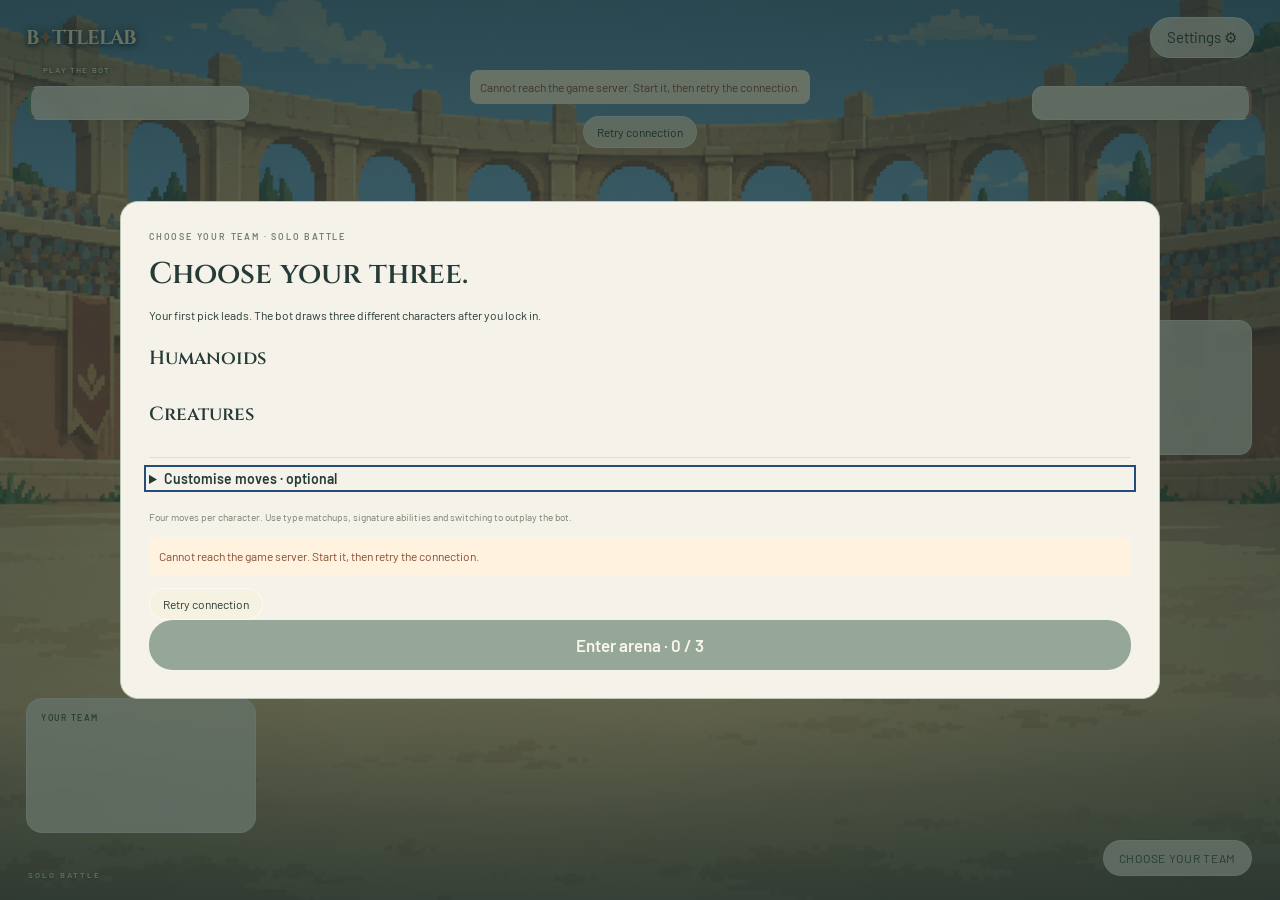
==== commit 0125ca88: "style(frontend): refine battle sizing and opponent staging" ====
--- a/frontend/battle.html
+++ b/frontend/battle.html
@@ -6,7 +6,7 @@
   <title>BattleLab · Play the bot</title>
   <link rel="stylesheet" href="style.css?v=8">
   <script src="script.js?v=9" defer></script>
-<link rel="stylesheet" href="polish.css?v=3"></head>
+<link rel="stylesheet" href="polish.css?v=4"></head>
 <body>
   <main class="shell">
     <header class="topbar"><a class="brand" href="./index.html">B<span class="brand-star">✦</span>TTLELAB</a><div class="location"><strong id="arena-name">BATTLE ARENA</strong> <span>Friendly battle</span></div><button id="restart" class="quiet">Settings ⚙</button></header>
--- a/frontend/polish.css
+++ b/frontend/polish.css
@@ -17,7 +17,7 @@
   filter:none;
 }
 .fighter.left{left:35%;right:auto;bottom:25%}
-.fighter.right{--fighter-size:190px;left:60%;right:auto;bottom:35%}
+.fighter.right{--fighter-size:190px;left:63%;right:auto;bottom:38%}
 .fighter:before{
   content:'';position:absolute;bottom:-2%;left:calc((100% - var(--shadow-width)) / 2);
   width:var(--shadow-width);height:6%;border-radius:50%;background:#081422;
@@ -43,12 +43,12 @@
 }
 @media(max-width:700px){
   .fighter.left{--fighter-size:212px;left:30%;bottom:30%}
-  .fighter.right{--fighter-size:144px;left:75%;bottom:40%}
+  .fighter.right{--fighter-size:144px;left:78%;bottom:43%}
 }
 @media(max-height:540px) and (min-width:701px){
   .arena{background-position:center 80%}
   .fighter.left{--fighter-size:194px;left:40%;bottom:22%}
-  .fighter.right{--fighter-size:144px;left:60%;bottom:46%}
+  .fighter.right{--fighter-size:144px;left:63%;bottom:49%}
 }
 .move-fx{position:absolute;z-index:3;pointer-events:none;width:44px;height:44px;color:hsl(var(--hue) 75% 75%);animation:fx-flight var(--duration) ease-in forwards}.move-fx i{position:absolute;inset:5px;border:2px solid currentColor;border-radius:50%;transform:rotate(calc(var(--i)*42deg)) scale(calc(.5 + var(--i)*.12));box-shadow:0 0 14px currentColor}.fx-slash i{border-radius:0;border-width:0 0 3px;transform:rotate(calc(var(--spin) + var(--i)*14deg));height:4px}.fx-spark i{border-radius:0;clip-path:polygon(40% 0,90% 0,55% 40%,100% 40%,15% 100%,40% 55%,0 55%);background:currentColor}.fx-spore i{inset:auto;width:12px;height:12px;background:currentColor;left:calc(var(--i)*5px);top:calc(var(--i)*3px)}.fx-heal,.fx-shield{animation:fx-aura var(--duration) ease-out forwards;color:#98edcc}.fx-shield i{border-radius:35% 35% 50% 50%}.fx-heal i{border-radius:0;clip-path:polygon(35% 0,65% 0,65% 35%,100% 35%,100% 65%,65% 65%,65% 100%,35% 100%,35% 65%,0 65%,0 35%,35% 35%);background:currentColor}
 @keyframes fx-flight{0%{opacity:0;transform:scale(.4)}20%{opacity:1}80%{opacity:1}100%{opacity:0;transform:translate(var(--dx),var(--dy)) rotate(var(--spin)) scale(1.6)}}@keyframes fx-aura{0%{opacity:0;transform:scale(.3)}40%{opacity:1}100%{opacity:0;transform:translateY(-35px) scale(2)}}
@@ -71,17 +71,17 @@
 
 
 /* Larger readable controls, with compact two-column moves on short screens. */
-.fighter-hud{width:clamp(245px,19vw,320px);padding:18px 20px}
-.hud-top strong{font-size:clamp(22px,1.65vw,28px)}
-.hud-top .type{font-size:11px;padding:5px 7px}
-.side-label{font-size:11px}.side-label span{font-size:10px}
-.fighter-hud .health{height:10px;margin-top:15px}
-.fighter-hud .hp{font-size:14px;margin-top:7px}
-.effect-badge{font-size:12px}
-.actions-panel{width:clamp(245px,18vw,300px)}
-.section-title .eyebrow,.section-title>span{font-size:11px}
-.move{min-height:58px;font-size:18px;padding:14px 20px;white-space:normal;line-height:1.25}
-.move-warning{font-size:12px}.move-symbol{font-size:21px}
+.fighter-hud{width:clamp(220.5px,17.1vw,288px);padding:16.2px 18px}
+.hud-top strong{font-size:clamp(19.8px,1.485vw,25.2px)}
+.hud-top .type{font-size:9.9px;padding:4.5px 6.3px}
+.side-label{font-size:9.9px}.side-label span{font-size:9px}
+.fighter-hud .health{height:9px;margin-top:13.5px}
+.fighter-hud .hp{font-size:12.6px;margin-top:6.3px}
+.effect-badge{font-size:10.8px}
+.actions-panel{width:clamp(220.5px,16.2vw,270px)}
+.section-title .eyebrow,.section-title>span{font-size:9.9px}
+.move{min-height:52.2px;font-size:16.2px;padding:12.6px 18px;white-space:normal;line-height:1.25}
+.move-warning{font-size:10.8px}.move-symbol{font-size:18.9px}
 .topbar .quiet{font-size:15px;padding:10px 16px}
 .reserve{font-size:16px}.reserve small{font-size:13px}
 .turn-badge{font-size:12px;padding:10px 15px}
@@ -91,36 +91,36 @@
   .actions-panel{top:max(52%,430px)}
 }
 @media(min-width:701px) and (max-height:850px){
-  .fighter-hud{top:68px;width:240px;padding:13px 16px}
-  .hud-top strong{font-size:22px}
-  .fighter-hud .health{margin-top:10px}
+  .fighter-hud{top:68px;width:216px;padding:11.7px 14.4px}
+  .hud-top strong{font-size:19.8px}
+  .fighter-hud .health{margin-top:9px}
   .enemy-team{top:12px;left:45%;right:auto}
   .enemy-team .eyebrow{display:none}
-  .actions-panel{top:auto;bottom:35px;width:316px;transform:none}
+  .actions-panel{top:auto;bottom:35px;width:284.4px;transform:none}
   .moves{display:grid;grid-template-columns:repeat(2,minmax(0,1fr));gap:8px}
-  .move{min-height:50px;font-size:15px;padding:10px 12px}
-  .move-symbol{width:14px;font-size:17px;margin-right:4px}
+  .move{min-height:45px;font-size:13.5px;padding:9px 10.8px}
+  .move-symbol{width:12.6px;font-size:15.3px;margin-right:3.6px}
   .turn-badge{left:26px;right:auto;bottom:8px;font-size:10px;padding:6px 10px}
   .history{right:370px;left:260px;bottom:15px}
 }
 @media(max-width:700px){
-  .fighter-hud{top:95px;width:44%;padding:12px}
-  .hud-top{gap:6px;flex-wrap:wrap}.hud-top strong{font-size:20px}
-  .hud-top .type{font-size:9px;padding:3px 5px}
-  .side-label{font-size:9px}.side-label span{font-size:8px}
-  .fighter-hud .hp{font-size:12px}.fighter-hud .health{height:9px;margin-top:10px}
-  .effect-badge{font-size:10px}
+  .fighter-hud{top:95px;width:39.6%;padding:10.8px}
+  .hud-top{gap:6px;flex-wrap:wrap}.hud-top strong{font-size:18px}
+  .hud-top .type{font-size:8.1px;padding:2.7px 4.5px}
+  .side-label{font-size:8.1px}.side-label span{font-size:7.2px}
+  .fighter-hud .hp{font-size:10.8px}.fighter-hud .health{height:8.1px;margin-top:9px}
+  .effect-badge{font-size:9px}
   .enemy-team{top:295px}
-  .actions-panel{width:180px;top:auto;bottom:58px}
-  .move{min-height:49px;font-size:14px;padding:11px 14px}
-  .move-warning{font-size:10px}.move-symbol{font-size:18px}
-  .section-title .eyebrow,.section-title>span{font-size:9px}
+  .actions-panel{width:162px;top:auto;bottom:58px}
+  .move{min-height:44.1px;font-size:12.6px;padding:9.9px 12.6px}
+  .move-warning{font-size:9px}.move-symbol{font-size:16.2px}
+  .section-title .eyebrow,.section-title>span{font-size:8.1px}
   .team-panel{max-width:calc(100% - 220px)}
   .turn-badge{left:auto;right:16px;bottom:14px;font-size:10px;padding:8px 10px}
   .history{left:16px;right:210px;bottom:14px}.history ol{font-size:10px}
   .topbar .quiet{font-size:12px;padding:8px 12px}
   .fighter.left:has(.sprite[alt="Vesperfang"]){--body-scale:.8;left:35%;bottom:34%}
-  .fighter.right{left:78%;bottom:38%}
+  .fighter.right{left:min(81%,calc(100% - 16px - var(--fighter-size) * var(--body-scale) * var(--body-ratio) / 2));bottom:41%}
 }
 
 /* The reading and keyboard order match the humanoid / creature rows. */
@@ -131,7 +131,7 @@
 .team-row{display:grid;grid-template-columns:repeat(5,minmax(0,1fr));gap:12px}
 .team-choice{padding:16px 10px;gap:8px;text-align:center}
 .team-choice.selected{padding:15px 9px}
-.team-choice .sprite{width:100%;height:130px;object-fit:contain;image-rendering:auto}
+.team-choice .sprite{width:100%;height:123.5px;object-fit:contain;image-rendering:auto}
 .team-choice strong{font-size:16px}.team-choice small{font-size:12px;line-height:1.35}
 .team-choice:focus-visible{outline:3px solid #254d79;outline-offset:3px}
 .pick-number{font-size:15px}
@@ -139,15 +139,40 @@
 @media(max-width:700px){
   #team-dialog{padding:22px 16px}
   .team-row{grid-template-columns:repeat(2,minmax(0,1fr));gap:10px}
-  .team-choice .sprite{height:115px}
+  .team-choice .sprite{height:109.25px}
 }
 @media(max-height:540px) and (min-width:701px){
-  .team-choice .sprite{height:95px}
+  .team-choice .sprite{height:90.25px}
   .team-choice{padding:13px 8px}.team-choice.selected{padding:12px 7px}
   .team-choice strong{font-size:14px}.team-choice small{font-size:11px}
 }
 
 @media(max-height:540px) and (min-width:701px){
-  .fighter.right{left:62%}
+  .fighter.right{left:65%}
   .fighter.left:has(.sprite[alt="Vesperfang"]){left:41%}
 }
+
+
+/* Both battle rosters use the player's original panel dimensions plus 10%. */
+.team-panel,.enemy-team{width:229.9px;height:135.3px;padding:14.3px}
+.team-panel .eyebrow,.enemy-team .eyebrow{font-size:8.8px;line-height:1.2;margin-bottom:9.9px;letter-spacing:1.32px}
+.team-panel .roster,.enemy-team .roster{gap:8.8px;flex-wrap:nowrap}
+.team-panel .portrait,.enemy-portrait{width:60.5px;height:84.15px;flex-shrink:0;padding:4.4px 3.3px 7.7px;font-size:15.4px;text-align:center}
+.team-panel .portrait.active,.enemy-portrait.active{border-width:2px;padding:3.4px 2.3px 6.7px}
+.team-panel .portrait .sprite,.enemy-portrait .sprite{height:49.5px}
+.enemy-portrait .sprite{transform:scaleX(-1)}
+.team-panel .portrait small,.enemy-portrait small{font-size:8.8px}
+.team-panel .portrait .health,.enemy-portrait .health{height:3.3px;margin:6.6px 3.3px 0}
+@media(max-width:700px), (max-height:540px) and (min-width:701px){
+  .team-panel,.enemy-team{width:175px;max-width:none;height:120px;padding:11px}
+  .team-panel .roster,.enemy-team .roster{gap:4.4px}
+  .team-panel .portrait,.enemy-portrait{width:47.3px;height:75px}
+  .team-panel .portrait .sprite,.enemy-portrait .sprite{height:39.6px}
+  .team-panel .portrait small,.enemy-portrait small{font-size:7.7px}
+}
+@media(max-width:700px){.enemy-team{top:235px}}
+@media(max-height:540px) and (min-width:701px){
+  .enemy-team{left:254px;top:8px}
+  .enemy-team .eyebrow{display:block}
+  .fighter.right{bottom:37%}
+}
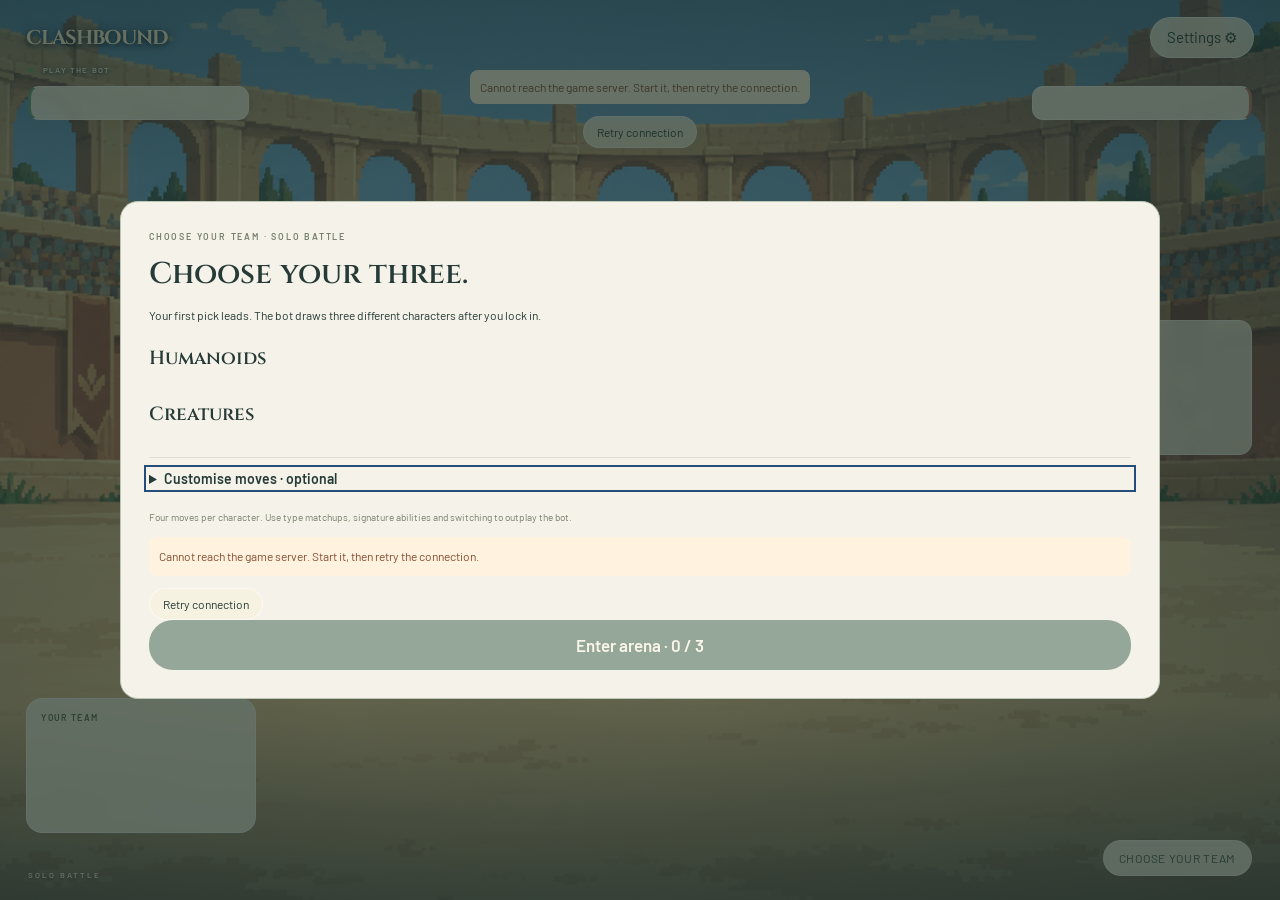
==== commit 96dd22a5: "Rename BattleLab to Clashbound across game and docs" ====
--- a/frontend/battle.html
+++ b/frontend/battle.html
@@ -3,13 +3,13 @@
 <head>
   <meta charset="utf-8">
   <meta name="viewport" content="width=device-width, initial-scale=1">
-  <title>BattleLab · Play the bot</title>
-  <link rel="stylesheet" href="style.css?v=8">
-  <script src="script.js?v=9" defer></script>
+  <title>Clashbound · Play the bot</title>
+  <link rel="stylesheet" href="style.css?v=9">
+  <script src="script.js?v=12" defer></script>
 <link rel="stylesheet" href="polish.css?v=4"></head>
 <body>
   <main class="shell">
-    <header class="topbar"><a class="brand" href="./index.html">B<span class="brand-star">✦</span>TTLELAB</a><div class="location"><strong id="arena-name">BATTLE ARENA</strong> <span>Friendly battle</span></div><button id="restart" class="quiet">Settings ⚙</button></header>
+    <header class="topbar"><a class="brand" href="./index.html">CLASHBOUND</a><div class="location"><strong id="arena-name">BATTLE ARENA</strong> <span>Friendly battle</span></div><button id="restart" class="quiet">Settings ⚙</button></header>
     <div class="demo-note"><span class="dot"></span> PLAY THE BOT <span>Ten characters · four moves each</span></div>
     <section class="arena" aria-label="Colosseum battlefield">
       <div class="fighter-hud left" id="hud-0"></div><div class="fighter-hud right" id="hud-1"></div>
@@ -40,6 +40,6 @@
     <button id="start-battle" class="start-battle" disabled>Enter arena · 0 / 3</button>
   </dialog>
 <dialog id="result-dialog" aria-labelledby="result-title"><div class="result-emblem" aria-hidden="true">✦</div><p class="eyebrow">BATTLE COMPLETE</p><h1 id="result-title"></h1><p id="result-copy"></p><p class="eyebrow">WINNING TEAM</p><p id="result-team"></p><button id="result-replay" class="start-battle">Play again</button><a href="index.html">Return home</a></dialog>
-<dialog id="settings-dialog" aria-labelledby="settings-title"><form method="dialog"><button class="close" aria-label="Close settings">×</button></form><h2 id="settings-title">Battle settings</h2><div class="settings-tabs" role="tablist" aria-label="Settings"><button id="music-tab" role="tab" aria-selected="true" aria-controls="music-panel">Music</button><button id="interface-tab" role="tab" aria-selected="false" aria-controls="interface-panel">Interface</button><button id="guide-tab" role="tab" aria-selected="false" aria-controls="guide-panel">Stats &amp; Types</button></div><section id="music-panel" role="tabpanel" aria-labelledby="music-tab"><p>Music for your battle.</p><button id="battle-music-toggle">Play music</button><label for="battle-volume">Volume</label><input id="battle-volume" type="range" min="0" max="100" value="25"><p id="music-status" role="status"></p></section><section id="interface-panel" role="tabpanel" aria-labelledby="interface-tab" hidden><p>Choose how your battle looks and feels.</p><label><input id="reduce-motion" type="checkbox"> Reduced motion</label><small>Keep combat feedback, with less movement and flashing.</small><label><input id="show-log" type="checkbox" checked> Show battle log</label><small>Show the latest action at the bottom of the arena.</small><label><input id="show-tooltips" type="checkbox" checked> Show move tooltips</label><small>Display move details when hovering or focusing a move.</small><button id="reset-interface">Reset interface preferences</button></section><section id="guide-panel" role="tabpanel" aria-labelledby="guide-tab" hidden><iframe src="guide.html?embedded=1" title="Stats and type guide"></iframe></section><div class="settings-battles"><button id="restart-match">Restart battle</button><button id="new-match">New battle</button><small>Restart keeps your team and moves and draws a fresh opponent. New battle clears your selections.</small></div></dialog><audio id="battle-music" src="assets/homepage/audio/embers-before-battle.m4a" loop preload="none"></audio><script src="battle-settings.js" defer></script>
+<dialog id="settings-dialog" aria-labelledby="settings-title"><form method="dialog"><button class="close" aria-label="Close settings">×</button></form><h2 id="settings-title">Battle settings</h2><div class="settings-tabs" role="tablist" aria-label="Settings"><button id="music-tab" role="tab" aria-selected="true" aria-controls="music-panel">Music</button><button id="interface-tab" role="tab" aria-selected="false" aria-controls="interface-panel">Interface</button><button id="guide-tab" role="tab" aria-selected="false" aria-controls="guide-panel">Stats &amp; Types</button></div><section id="music-panel" role="tabpanel" aria-labelledby="music-tab"><p>Music for your battle.</p><button id="battle-music-toggle">Play music</button><label for="battle-volume">Volume</label><input id="battle-volume" type="range" min="0" max="100" value="25"><p id="music-status" role="status"></p></section><section id="interface-panel" role="tabpanel" aria-labelledby="interface-tab" hidden><p>Choose how your battle looks and feels.</p><label><input id="reduce-motion" type="checkbox"> Reduced motion</label><small>Keep combat feedback, with less movement and flashing.</small><label><input id="show-log" type="checkbox" checked> Show battle log</label><small>Show the latest action at the bottom of the arena.</small><label><input id="show-tooltips" type="checkbox" checked> Show move tooltips</label><small>Display move details when hovering or focusing a move.</small><button id="reset-interface">Reset interface preferences</button></section><section id="guide-panel" role="tabpanel" aria-labelledby="guide-tab" hidden><iframe src="guide.html?embedded=1" title="Stats and type guide"></iframe></section><div class="settings-battles"><button id="restart-match">Restart battle</button><button id="new-match">New battle</button><small>Restart keeps your team and moves and draws a fresh opponent. New battle clears your selections.</small></div></dialog><audio id="battle-music" src="assets/homepage/audio/embers-before-battle.m4a" loop preload="none"></audio><script src="battle-settings.js?v=2" defer></script>
 </body>
 </html>
--- a/frontend/style.css
+++ b/frontend/style.css
@@ -79,10 +79,10 @@
 .loadout legend{font-weight:700}.loadout small{display:block;color:var(--muted);margin-bottom:8px}
 .loadout>div{display:grid;grid-template-columns:repeat(2,minmax(0,1fr));gap:8px}
 .loadout label{font-size:12px;display:flex;align-items:center;gap:6px}
-.hp-change{position:absolute;top:0;left:50%;z-index:8;font-weight:700;font-size:28px;color:#fff;background:#963f37;border-radius:20px;padding:3px 10px;animation:hp-float .46s ease-out both;pointer-events:none;transform:scaleX(1)}
+.hp-change{position:absolute;top:0;left:50%;z-index:8;font-weight:700;font-size:28px;color:#fff;background:#963f37;border-radius:20px;padding:3px 10px;animation:hp-float var(--hp-display-time,1800ms) ease-out both;pointer-events:none;transform:scaleX(1)}
 .fighter.right .hp-change{scale:-1 1}.hp-change.recovery{background:#367858}
 .move-announcement{position:absolute;top:31%;left:50%;transform:translateX(-50%);z-index:8;padding:8px 16px;border-radius:24px;background:#f7f2e0ed;color:var(--ink);font-weight:700;pointer-events:none;white-space:nowrap}
-@keyframes hp-float{from{opacity:1;translate:0 0}to{opacity:0;translate:0 -35px}}
+@keyframes hp-float{0%{opacity:1;translate:0 0}20%{opacity:1;translate:0 -15px}80%{opacity:1;translate:0 -15px}100%{opacity:0;translate:0 -25px}}
 @media(prefers-reduced-motion:reduce){.hp-change{animation:none}}
 
 /* Effect labels stay beside HP; explanations open above the battle controls. */
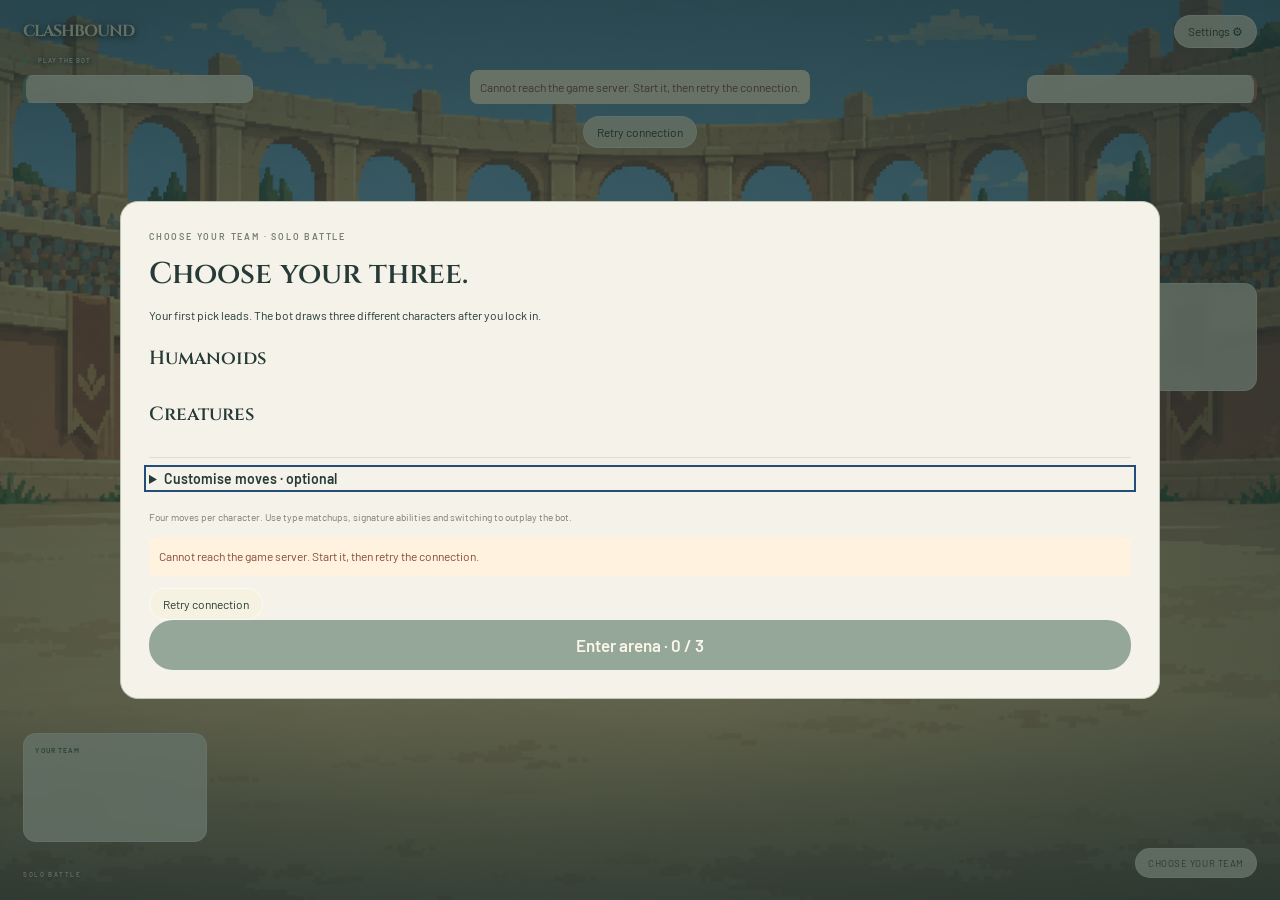
==== commit afc13714: "frontend: polish homepage media, music and responsive battle layout Fit the Clashbound title, replac" ====
--- a/frontend/battle.html
+++ b/frontend/battle.html
@@ -6,7 +6,8 @@
   <title>Clashbound · Play the bot</title>
   <link rel="stylesheet" href="style.css?v=9">
   <script src="script.js?v=12" defer></script>
-<link rel="stylesheet" href="polish.css?v=4"></head>
+<link rel="stylesheet" href="polish.css?v=5">
+<link rel="stylesheet" href="battle-layout.css?v=1"></head>
 <body>
   <main class="shell">
     <header class="topbar"><a class="brand" href="./index.html">CLASHBOUND</a><div class="location"><strong id="arena-name">BATTLE ARENA</strong> <span>Friendly battle</span></div><button id="restart" class="quiet">Settings ⚙</button></header>
@@ -27,6 +28,7 @@
     <footer><span>MAGIC <b>›</b> PHYSICAL <b>›</b> SPIRIT <b>›</b> MAGIC</span><span>Hover or focus a move to inspect</span></footer>
     <div class="connection-notice"><p data-error role="alert" hidden></p><button id="retry" class="quiet" hidden>Retry connection</button></div>
   </main>
+  <aside class="battle-orientation" aria-label="Landscape battle view"><img src="assets/homepage/clashbound-emblem.svg" alt=""><h1>Turn to battle.</h1><p>Rotate your phone sideways to keep both fighters, teams and moves in view. Your match stays saved.</p></aside>
   <dialog id="switch-dialog"><form method="dialog"><button class="close" aria-label="Close">×</button></form><p class="eyebrow" id="switch-label">CHANGE THE MATCHUP</p><h2 id="switch-title">Choose your next character</h2><p id="switch-description"></p><div id="switch-options"></div></dialog>
   <dialog id="team-dialog" aria-labelledby="team-title">
     <button id="team-cancel" class="close" aria-label="Return to battle" hidden>×</button>
@@ -40,6 +42,6 @@
     <button id="start-battle" class="start-battle" disabled>Enter arena · 0 / 3</button>
   </dialog>
 <dialog id="result-dialog" aria-labelledby="result-title"><div class="result-emblem" aria-hidden="true">✦</div><p class="eyebrow">BATTLE COMPLETE</p><h1 id="result-title"></h1><p id="result-copy"></p><p class="eyebrow">WINNING TEAM</p><p id="result-team"></p><button id="result-replay" class="start-battle">Play again</button><a href="index.html">Return home</a></dialog>
-<dialog id="settings-dialog" aria-labelledby="settings-title"><form method="dialog"><button class="close" aria-label="Close settings">×</button></form><h2 id="settings-title">Battle settings</h2><div class="settings-tabs" role="tablist" aria-label="Settings"><button id="music-tab" role="tab" aria-selected="true" aria-controls="music-panel">Music</button><button id="interface-tab" role="tab" aria-selected="false" aria-controls="interface-panel">Interface</button><button id="guide-tab" role="tab" aria-selected="false" aria-controls="guide-panel">Stats &amp; Types</button></div><section id="music-panel" role="tabpanel" aria-labelledby="music-tab"><p>Music for your battle.</p><button id="battle-music-toggle">Play music</button><label for="battle-volume">Volume</label><input id="battle-volume" type="range" min="0" max="100" value="25"><p id="music-status" role="status"></p></section><section id="interface-panel" role="tabpanel" aria-labelledby="interface-tab" hidden><p>Choose how your battle looks and feels.</p><label><input id="reduce-motion" type="checkbox"> Reduced motion</label><small>Keep combat feedback, with less movement and flashing.</small><label><input id="show-log" type="checkbox" checked> Show battle log</label><small>Show the latest action at the bottom of the arena.</small><label><input id="show-tooltips" type="checkbox" checked> Show move tooltips</label><small>Display move details when hovering or focusing a move.</small><button id="reset-interface">Reset interface preferences</button></section><section id="guide-panel" role="tabpanel" aria-labelledby="guide-tab" hidden><iframe src="guide.html?embedded=1" title="Stats and type guide"></iframe></section><div class="settings-battles"><button id="restart-match">Restart battle</button><button id="new-match">New battle</button><small>Restart keeps your team and moves and draws a fresh opponent. New battle clears your selections.</small></div></dialog><audio id="battle-music" src="assets/homepage/audio/embers-before-battle.m4a" loop preload="none"></audio><script src="battle-settings.js?v=2" defer></script>
+<dialog id="settings-dialog" aria-labelledby="settings-title"><form method="dialog"><button class="close" aria-label="Close settings">×</button></form><h2 id="settings-title">Battle settings</h2><div class="settings-tabs" role="tablist" aria-label="Settings"><button id="music-tab" role="tab" aria-selected="true" aria-controls="music-panel">Music</button><button id="interface-tab" role="tab" aria-selected="false" aria-controls="interface-panel">Interface</button><button id="guide-tab" role="tab" aria-selected="false" aria-controls="guide-panel">Stats &amp; Types</button></div><section id="music-panel" role="tabpanel" aria-labelledby="music-tab"><p>Music for your battle.</p><p class="music-credit"><a href="https://incompetech.com/music/royalty-free/index.html?Search=Search&amp;isrc=USUAN1100848" target="_blank" rel="noopener noreferrer">Heroic Age</a> by Kevin MacLeod · <a href="https://creativecommons.org/licenses/by/4.0/" target="_blank" rel="noopener noreferrer">CC BY 4.0</a></p><button id="battle-music-toggle">Play music</button><label for="battle-volume">Volume</label><input id="battle-volume" type="range" min="0" max="100" value="25"><p id="music-status" role="status"></p></section><section id="interface-panel" role="tabpanel" aria-labelledby="interface-tab" hidden><p>Choose how your battle looks and feels.</p><label><input id="reduce-motion" type="checkbox"> Reduced motion</label><small>Keep combat feedback, with less movement and flashing.</small><label><input id="show-log" type="checkbox" checked> Show battle log</label><small>Show the latest action at the bottom of the arena.</small><label><input id="show-tooltips" type="checkbox" checked> Show move tooltips</label><small>Display move details when hovering or focusing a move.</small><button id="reset-interface">Reset interface preferences</button></section><section id="guide-panel" role="tabpanel" aria-labelledby="guide-tab" hidden><iframe src="guide.html?embedded=1" title="Stats and type guide"></iframe></section><div class="settings-battles"><button id="restart-match">Restart battle</button><button id="new-match">New battle</button><small>Restart keeps your team and moves and draws a fresh opponent. New battle clears your selections.</small></div></dialog><audio id="battle-music" src="assets/homepage/audio/heroic-age.mp3" loop preload="none"></audio><script src="battle-settings.js?v=3" defer></script>
 </body>
 </html>
--- a/frontend/polish.css
+++ b/frontend/polish.css
@@ -53,7 +53,7 @@
 .move-fx{position:absolute;z-index:3;pointer-events:none;width:44px;height:44px;color:hsl(var(--hue) 75% 75%);animation:fx-flight var(--duration) ease-in forwards}.move-fx i{position:absolute;inset:5px;border:2px solid currentColor;border-radius:50%;transform:rotate(calc(var(--i)*42deg)) scale(calc(.5 + var(--i)*.12));box-shadow:0 0 14px currentColor}.fx-slash i{border-radius:0;border-width:0 0 3px;transform:rotate(calc(var(--spin) + var(--i)*14deg));height:4px}.fx-spark i{border-radius:0;clip-path:polygon(40% 0,90% 0,55% 40%,100% 40%,15% 100%,40% 55%,0 55%);background:currentColor}.fx-spore i{inset:auto;width:12px;height:12px;background:currentColor;left:calc(var(--i)*5px);top:calc(var(--i)*3px)}.fx-heal,.fx-shield{animation:fx-aura var(--duration) ease-out forwards;color:#98edcc}.fx-shield i{border-radius:35% 35% 50% 50%}.fx-heal i{border-radius:0;clip-path:polygon(35% 0,65% 0,65% 35%,100% 35%,100% 65%,65% 65%,65% 100%,35% 100%,35% 65%,0 65%,0 35%,35% 35%);background:currentColor}
 @keyframes fx-flight{0%{opacity:0;transform:scale(.4)}20%{opacity:1}80%{opacity:1}100%{opacity:0;transform:translate(var(--dx),var(--dy)) rotate(var(--spin)) scale(1.6)}}@keyframes fx-aura{0%{opacity:0;transform:scale(.3)}40%{opacity:1}100%{opacity:0;transform:translateY(-35px) scale(2)}}
 #result-dialog{width:min(440px,calc(100vw - 32px));padding:36px;text-align:center;color:#fff1cf;background:linear-gradient(145deg,#193c60,#0c1f36);border:1px solid #d5ad65;border-radius:22px;box-shadow:0 20px 90px #0009}#result-dialog::backdrop{background:#06101dc0;backdrop-filter:blur(7px)}#result-dialog h1{font:48px Cinzel,serif;margin:10px 0;color:#f3d89c}#result-dialog p{line-height:1.6}#result-dialog a{display:block;margin-top:18px;color:#e5c88d}.result-emblem{font-size:44px;color:#e7c074}
-.guide-page{margin:0;background:#f4efe4;color:#21354a;font:16px/1.7 Barlow,system-ui,sans-serif}.guide-page nav{display:flex;justify-content:space-between;padding:20px;max-width:960px;margin:auto}.guide-page a{color:#29516d}.guide-page main{max-width:900px;margin:20px auto;padding:28px}.guide-page h1,.guide-page h2,.guide-page h3{font-family:Cinzel,serif;line-height:1.3}.guide-page h1{font-size:36px}.guide-page h2{margin-top:48px;border-top:1px solid #cfc5ae;padding-top:25px}.table-wrap{overflow:auto;background:#fffaf0;border:1px solid #dfd4bd;border-radius:12px;margin:24px 0}.guide-page table{border-collapse:collapse;width:100%;font-size:14px}.guide-page th,.guide-page td{padding:12px;text-align:left;border-bottom:1px solid #e5dccb}.guide-page th{background:#193c60;color:#fff1cf}.guide-page tr:last-child td{border-bottom:0}
+.guide-page{--muted:#344b60;color-scheme:light;margin:0;background:#f4efe4;color:#21354a;font:16px/1.7 Barlow,system-ui,sans-serif}.guide-page nav{display:flex;justify-content:space-between;padding:20px;max-width:960px;margin:auto}.guide-page a{color:#29516d}.guide-page main{max-width:900px;margin:20px auto;padding:28px}.guide-page h1,.guide-page h2,.guide-page h3{font-family:Cinzel,serif;line-height:1.3}.guide-page h1{font-size:36px}.guide-page h2{margin-top:48px;border-top:1px solid #cfc5ae;padding-top:25px}.table-wrap{overflow:auto;background:#fffaf0;border:1px solid #dfd4bd;border-radius:12px;margin:24px 0}.guide-page table{border-collapse:collapse;width:100%;font-size:14px}.guide-page th,.guide-page td{padding:12px;text-align:left;border-bottom:1px solid #e5dccb}.guide-page th{background:#193c60;color:#fff1cf}.guide-page tr:last-child td{border-bottom:0}
 @media(prefers-reduced-motion:reduce){.move-fx{animation:none;opacity:.7}}
 
 .guide-link{position:absolute;right:120px;top:0;text-decoration:none;color:#fff1cf;background:#193c60bb;border:1px solid #dfc38c66;border-radius:20px;padding:8px 12px;font-size:11px}
@@ -176,3 +176,7 @@
   .enemy-team .eyebrow{display:block}
   .fighter.right{bottom:37%}
 }
+
+.guide-page p,.guide-page strong{color:#344b60;text-shadow:none}
+
+#music-panel .music-credit{font-size:14px;line-height:1.5;color:#344b60}#music-panel .music-credit a{color:#29516d;text-decoration:underline}
--- a/frontend/battle-layout.css
+++ b/frontend/battle-layout.css
@@ -0,0 +1,59 @@
+/* One composition at every size; scale controls without moving their anchors. */
+.shell{
+  --battle-unit:max(.55px,min(.0625vw,.1dvh));
+  --battle-edge:1.8%;
+}
+.shell .topbar{inset:1.8% var(--battle-edge) auto;height:calc(38 * var(--battle-unit));gap:calc(10 * var(--battle-unit))}
+.shell .brand{font-size:calc(20 * var(--battle-unit))}
+.shell .topbar .quiet{font-size:calc(15 * var(--battle-unit));padding:calc(10 * var(--battle-unit)) calc(16 * var(--battle-unit))}
+.shell .demo-note{left:var(--battle-edge);top:6.3%;font-size:calc(8 * var(--battle-unit));letter-spacing:calc(1.2 * var(--battle-unit))}
+.shell .fighter-hud{top:8.3%;width:calc(288 * var(--battle-unit));padding:calc(16.2 * var(--battle-unit)) calc(18 * var(--battle-unit));border-radius:calc(11 * var(--battle-unit))}
+.shell .fighter-hud.left{left:var(--battle-edge)}
+.shell .fighter-hud.right{right:var(--battle-edge)}
+.shell .hud-top{gap:calc(12 * var(--battle-unit));flex-wrap:nowrap}
+.shell .hud-top strong{font-size:calc(25.2 * var(--battle-unit))}
+.shell .hud-top .type{font-size:calc(9.9 * var(--battle-unit));padding:calc(4.5 * var(--battle-unit)) calc(6.3 * var(--battle-unit))}
+.shell .side-label{font-size:calc(9.9 * var(--battle-unit));margin-bottom:calc(9 * var(--battle-unit));letter-spacing:calc(1.4 * var(--battle-unit))}
+.shell .side-label span{font-size:calc(9 * var(--battle-unit));letter-spacing:calc(.5 * var(--battle-unit))}
+.shell .fighter-hud .health{height:calc(9 * var(--battle-unit));margin-top:calc(13.5 * var(--battle-unit))}
+.shell .fighter-hud .hp{font-size:calc(12.6 * var(--battle-unit));margin-top:calc(6.3 * var(--battle-unit))}
+.shell .guard-state{font-size:calc(9 * var(--battle-unit));margin-top:calc(5 * var(--battle-unit))}
+.shell .effect-indicators{margin-top:calc(8 * var(--battle-unit))}
+.shell .effect-indicators summary{max-height:calc(56 * var(--battle-unit));gap:calc(4 * var(--battle-unit));padding:calc(2 * var(--battle-unit))}
+.shell .effect-badge{font-size:calc(10.8 * var(--battle-unit));gap:calc(5 * var(--battle-unit));padding:calc(3 * var(--battle-unit)) calc(6 * var(--battle-unit))}
+.shell .effect-indicators summary:after{font-size:calc(13 * var(--battle-unit))}
+.shell .team-panel,.shell .enemy-team{width:calc(229.9 * var(--battle-unit));max-width:none;height:calc(135.3 * var(--battle-unit));padding:calc(14.3 * var(--battle-unit));border-radius:calc(16 * var(--battle-unit))}
+.shell .team-panel{left:var(--battle-edge);bottom:6.5%}
+.shell .enemy-team{left:auto;right:var(--battle-edge);top:31.4%}
+.shell .team-panel .eyebrow,.shell .enemy-team .eyebrow{display:block;font-size:calc(8.8 * var(--battle-unit));line-height:1.2;margin-bottom:calc(9.9 * var(--battle-unit));letter-spacing:calc(1.32 * var(--battle-unit))}
+.shell .roster{gap:calc(8.8 * var(--battle-unit));flex-wrap:nowrap}
+.shell .team-panel .portrait,.shell .enemy-portrait{width:calc(60.5 * var(--battle-unit));height:calc(84.15 * var(--battle-unit));padding:calc(4.4 * var(--battle-unit)) calc(3.3 * var(--battle-unit)) calc(7.7 * var(--battle-unit));border-radius:calc(9 * var(--battle-unit))}
+.shell .team-panel .portrait.active,.shell .enemy-portrait.active{padding:calc(3.4 * var(--battle-unit)) calc(2.3 * var(--battle-unit)) calc(6.7 * var(--battle-unit))}
+.shell .team-panel .portrait .sprite,.shell .enemy-portrait .sprite{height:calc(49.5 * var(--battle-unit))}
+.shell .team-panel .portrait small,.shell .enemy-portrait small{font-size:calc(8.8 * var(--battle-unit))}
+.shell .team-panel .portrait .health,.shell .enemy-portrait .health{height:calc(3.3 * var(--battle-unit));margin:calc(6.6 * var(--battle-unit)) calc(3.3 * var(--battle-unit)) 0}
+.shell .actions-panel{left:auto;right:var(--battle-edge);top:52%;bottom:auto;transform:none;width:calc(270 * var(--battle-unit));max-height:43%;overflow:auto;scrollbar-width:thin}
+.shell .section-title{padding:0 calc(12 * var(--battle-unit));margin-bottom:calc(10 * var(--battle-unit))}
+.shell .section-title .eyebrow,.shell .section-title>span{font-size:calc(9.9 * var(--battle-unit));letter-spacing:calc(1 * var(--battle-unit))}
+.shell .moves{display:flex;flex-direction:column;flex-wrap:nowrap;gap:calc(9 * var(--battle-unit))}
+.shell .move{min-height:calc(52.2 * var(--battle-unit));font-size:max(11px,calc(16.2 * var(--battle-unit)));padding:calc(12.6 * var(--battle-unit)) calc(18 * var(--battle-unit));border-radius:calc(40 * var(--battle-unit))}
+.shell .move-symbol{width:calc(18 * var(--battle-unit));font-size:calc(18.9 * var(--battle-unit));margin-right:calc(8 * var(--battle-unit))}
+.shell .move-warning{font-size:calc(10.8 * var(--battle-unit));padding-left:calc(26 * var(--battle-unit));margin-top:calc(3 * var(--battle-unit))}
+.shell .turn-badge{left:auto;right:var(--battle-edge);top:auto;bottom:2.4%;font-size:calc(12 * var(--battle-unit));padding:calc(10 * var(--battle-unit)) calc(15 * var(--battle-unit));letter-spacing:calc(.7 * var(--battle-unit))}
+.shell .history{left:22%;right:22%;bottom:3.2%;text-align:center}
+.shell .history ol{font-size:calc(13 * var(--battle-unit));max-height:calc(40 * var(--battle-unit))}
+.shell .arena-caption{display:block;left:var(--battle-edge);bottom:2.4%;font-size:calc(8 * var(--battle-unit));letter-spacing:calc(2 * var(--battle-unit))}
+.shell .fighter.left:has(.sprite){--fighter-size:min(32dvh,20vw);left:35%;right:auto;bottom:25%}
+.shell .fighter.right:has(.sprite){--fighter-size:min(24dvh,15vw);left:63%;right:auto;bottom:38%}
+.shell .fighter.left:has(.sprite[alt="Vesperfang"]){--body-scale:.9}
+.shell .arena{background-position:center 25%}
+
+/* The battle keeps its landscape composition on phones. */
+.battle-orientation{display:none}
+@media(max-width:700px) and (orientation:portrait){
+  .shell,body>dialog,body>dialog::backdrop{visibility:hidden}
+  .battle-orientation{display:flex;position:fixed;inset:0;align-items:center;justify-content:center;flex-direction:column;gap:18px;padding:32px;text-align:center;color:#fff1cf;background:radial-gradient(ellipse at 50% 25%,#29516d,#11223b 75%)}
+  .battle-orientation img{width:42px;height:54px}
+  .battle-orientation h1{font:600 26px Cinzel,serif;margin:0}
+  .battle-orientation p{font:16px/1.6 Barlow,sans-serif;max-width:290px;margin:0}
+}
